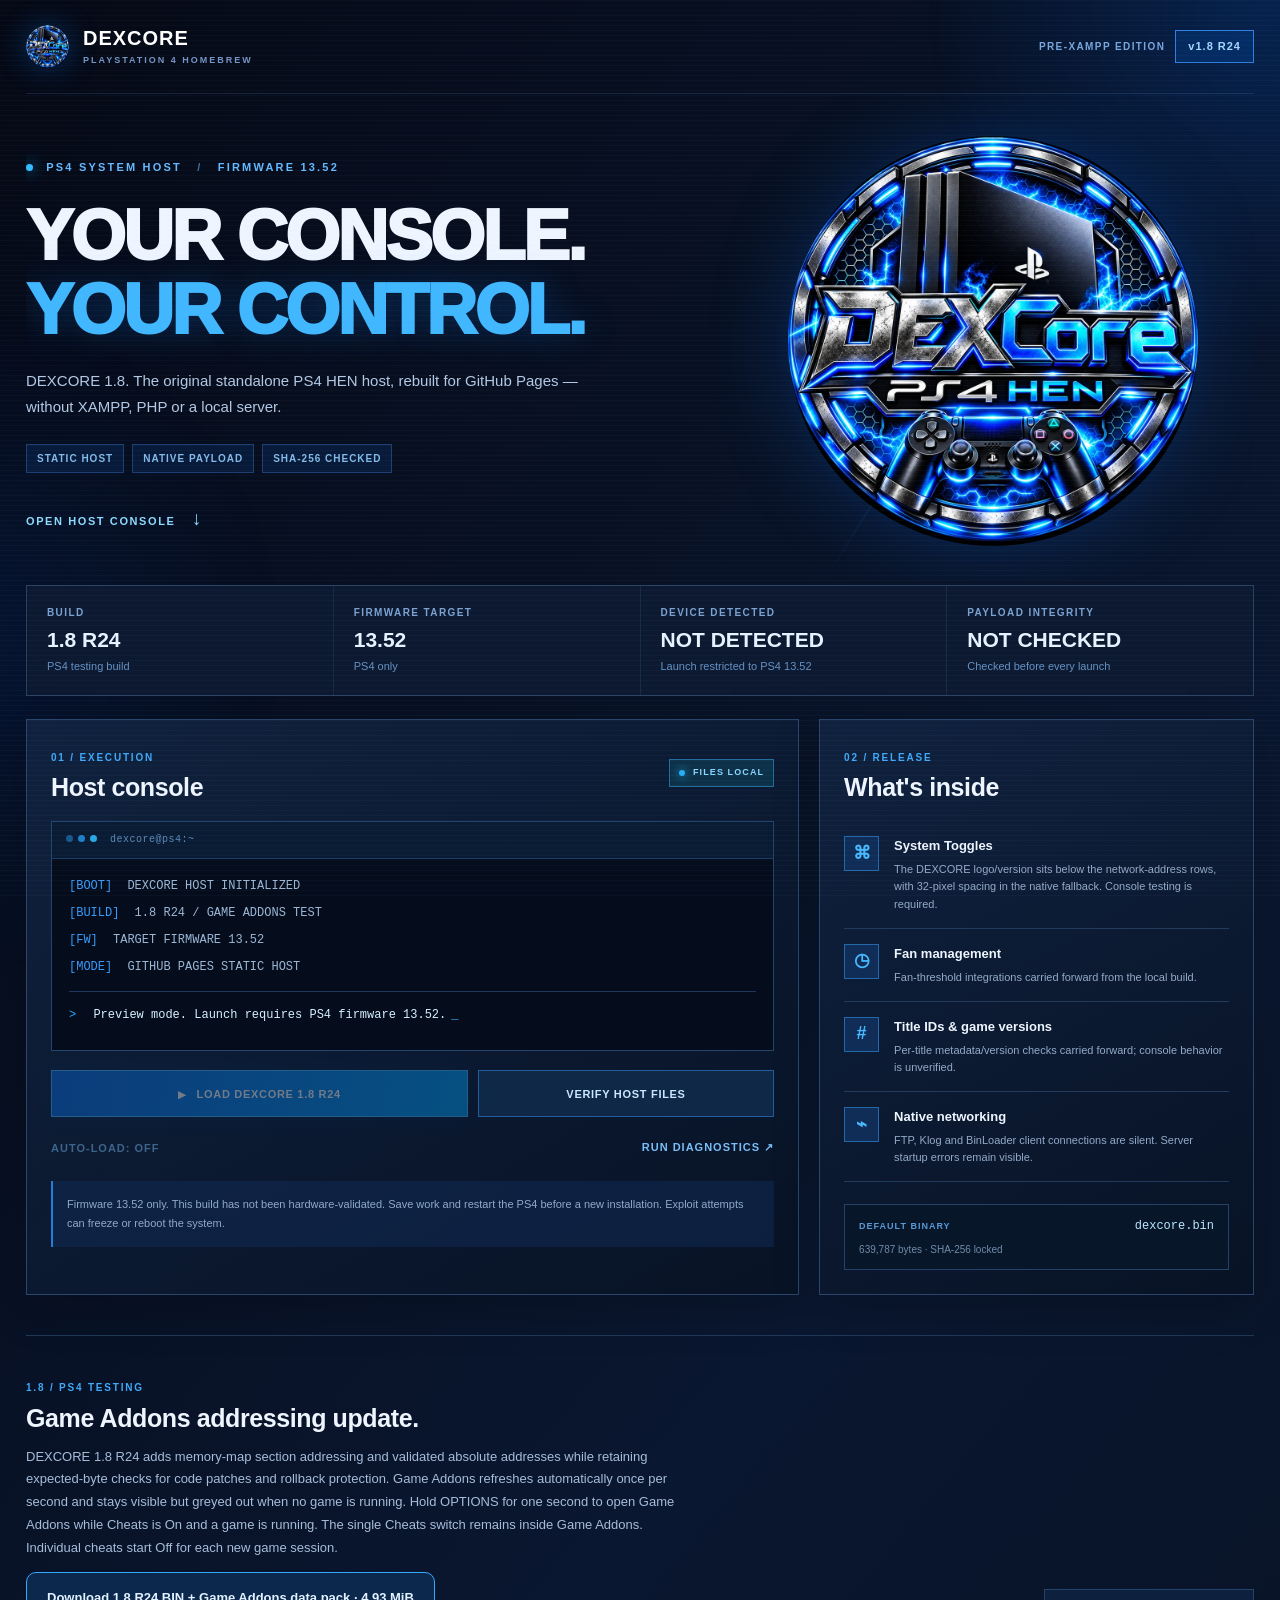
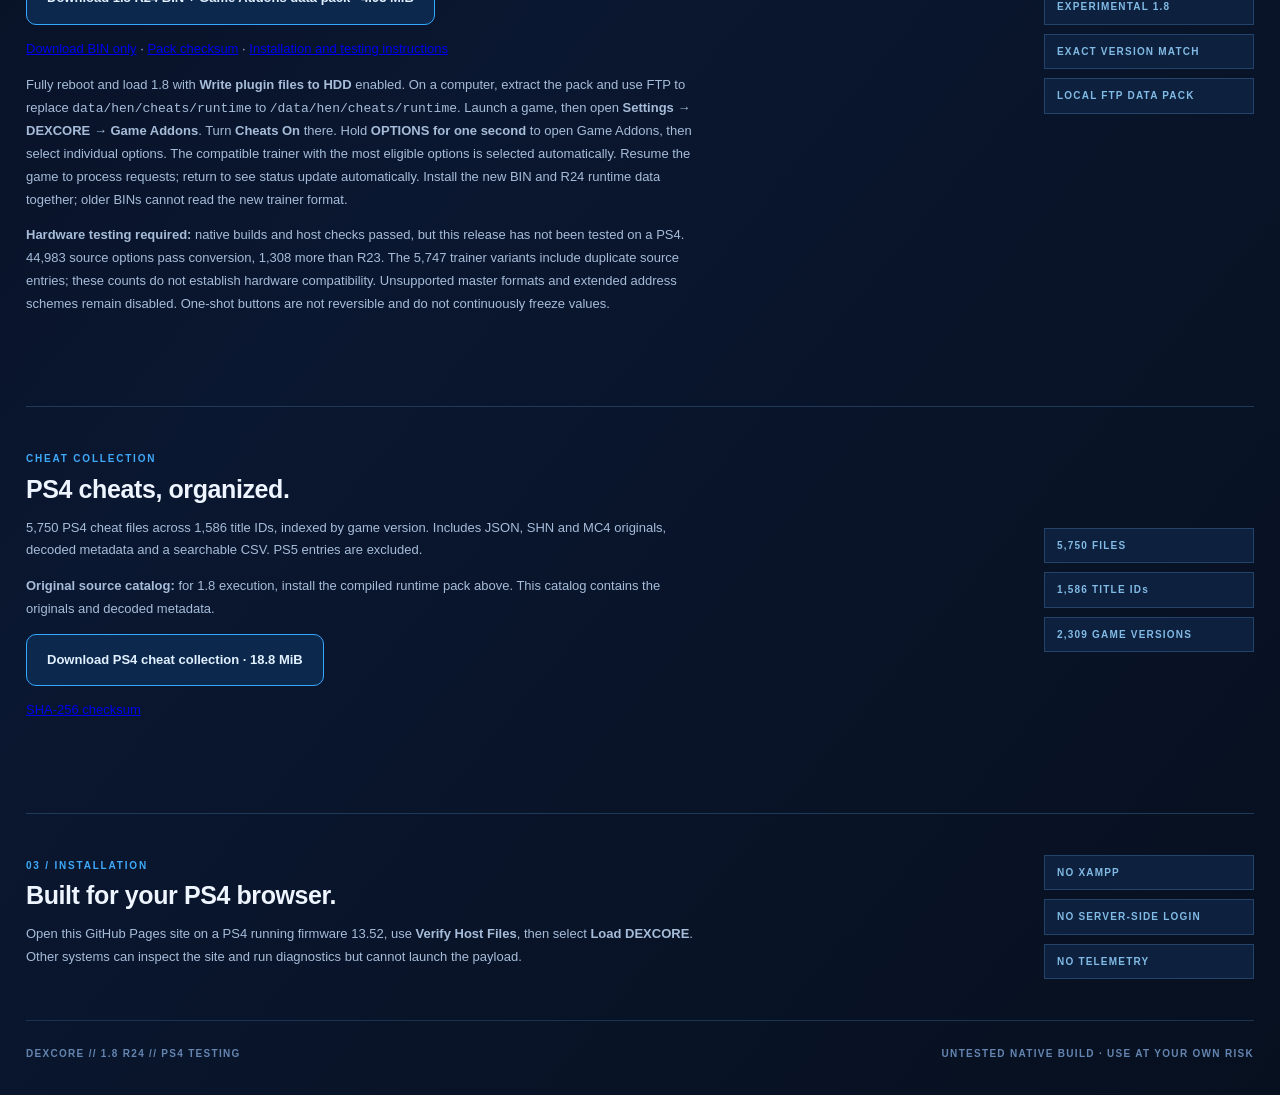
==== index.html @ c611f42f "Publish DEXCORE 1.8 R24 cheat addressing update Deploy the R24 PS4 testing BIN and matching runtime " ====
<!doctype html>
<html lang="en">
<head>
  <meta charset="utf-8">
  <meta name="viewport" content="width=device-width, initial-scale=1">
  <meta name="theme-color" content="#060c1c">
  <meta name="description" content="DEXCORE 1.8 pre-XAMPP PS4 13.52 HEN host. Static GitHub Pages edition with verified local payload files.">
  <title>DEXCORE 1.8 R24 | PS4 Testing</title>
  <link rel="icon" type="image/png" href="assets/hen_settings_icon.png?v=a32270886169">
  <link rel="stylesheet" href="style.css?v=cheats-11afc945a6fe">
</head>
<body>
<div class="orb orb-one" aria-hidden="true"></div><div class="orb orb-two" aria-hidden="true"></div>
<div class="scanlines" aria-hidden="true"></div>
<div class="app">
  <header class="topbar">
    <a class="brand" href="./" aria-label="DEXCORE home"><span class="brand-mark"><img src="assets/hen_settings_icon.png?v=a32270886169" alt="" width="43" height="43"></span><span class="brand-words">DEXCORE<small>PLAYSTATION 4 HOMEBREW</small></span></a>
    <div class="top-right"><span class="edition">PRE-XAMPP EDITION</span><span class="version-badge">v1.8 R24</span></div>
  </header>
  <main>
    <section class="hero" aria-labelledby="hero-title">
      <div class="hero-copy">
        <p class="eyebrow"><span class="pulse"></span> PS4 SYSTEM HOST <span class="slash">/</span> FIRMWARE 13.52</p>
        <h1 id="hero-title">YOUR CONSOLE.<br><span>YOUR CONTROL.</span></h1>
        <p class="hero-description">DEXCORE 1.8. The original standalone PS4 HEN host, rebuilt for GitHub Pages — without XAMPP, PHP or a local server.</p>
        <div class="hero-pills"><span>STATIC HOST</span><span>NATIVE PAYLOAD</span><span>SHA-256 CHECKED</span></div>
        <a class="hero-scroll" href="#control">OPEN HOST CONSOLE <span aria-hidden="true">↓</span></a>
      </div>
      <div class="hero-art"><div class="art-glow"></div><img src="assets/dexcore-logo.webp?v=02fefff21e3a" alt="Blue DEXCORE PS4 HEN emblem"></div>
    </section>
    <section class="system-grid" aria-label="System overview">
      <div class="mini-stat"><span class="mini-label">BUILD</span><strong>1.8 R24</strong><small>PS4 testing build</small></div>
      <div class="mini-stat"><span class="mini-label">FIRMWARE TARGET</span><strong>13.52</strong><small>PS4 only</small></div>
      <div class="mini-stat"><span class="mini-label">DEVICE DETECTED</span><strong id="detectedFirmware">Checking…</strong><small id="deviceCaption">Reading browser information</small></div>
      <div class="mini-stat"><span class="mini-label">PAYLOAD INTEGRITY</span><strong id="integrityState">NOT CHECKED</strong><small id="integrityCaption">Checked before every launch</small></div>
    </section>
    <section id="control" class="console-grid">
      <div class="control-panel panel">
        <div class="panel-heading"><div><span class="section-number">01 / EXECUTION</span><h2>Host console</h2></div><span class="status-pill"><i></i> FILES LOCAL</span></div>
        <div class="terminal" role="status" aria-live="polite">
          <div class="terminal-bar"><span class="terminal-dot"></span><span class="terminal-dot"></span><span class="terminal-dot"></span><span>dexcore@ps4:~</span></div>
          <div class="terminal-output">
            <p><em>[BOOT]</em> DEXCORE HOST INITIALIZED</p>
            <p><em>[BUILD]</em> 1.8 R24 / GAME ADDONS TEST</p>
            <p><em>[FW]</em> TARGET FIRMWARE 13.52</p>
            <p><em>[MODE]</em> GITHUB PAGES STATIC HOST</p>
            <p class="command"><span>&gt;</span> <b id="status">Detecting device…</b><span class="terminal-caret">_</span></p>
          </div>
        </div>
        <div class="host-actions"><button id="loadExploit" class="button button-primary" type="button" disabled><span class="icon-action">▶</span> LOAD DEXCORE 1.8 R24</button><button id="verifyFiles" class="button button-secondary" type="button">VERIFY HOST FILES</button></div>
        <div class="sub-actions"><button id="toggleAuto" class="text-button" type="button" disabled>AUTO-LOAD: OFF</button><a href="loader/diagnostics.html" class="text-link">RUN DIAGNOSTICS ↗</a></div>
        <p class="caution">Firmware 13.52 only. This build has not been hardware-validated. Save work and restart the PS4 before a new installation. Exploit attempts can freeze or reboot the system.</p>
      </div>
      <aside class="details-panel panel">
        <div class="panel-heading"><div><span class="section-number">02 / RELEASE</span><h2>What's inside</h2></div></div>
        <div class="feature"><span class="feature-icon">⌘</span><div><h3>System Toggles</h3><p>The DEXCORE logo/version sits below the network-address rows, with 32-pixel spacing in the native fallback. Console testing is required.</p></div></div>
        <div class="feature"><span class="feature-icon">◷</span><div><h3>Fan management</h3><p>Fan-threshold integrations carried forward from the local build.</p></div></div>
        <div class="feature"><span class="feature-icon">#</span><div><h3>Title IDs &amp; game versions</h3><p>Per-title metadata/version checks carried forward; console behavior is unverified.</p></div></div>
        <div class="feature"><span class="feature-icon">⌁</span><div><h3>Native networking</h3><p>FTP, Klog and BinLoader client connections are silent. Server startup errors remain visible.</p></div></div>
        <div class="release-foot"><span>DEFAULT BINARY</span><code>dexcore.bin</code><small>639,787 bytes · SHA-256 locked</small></div>
      </aside>
    </section>
    <section class="notes-section" id="v18-testing"><div><span class="section-number">1.8 / PS4 TESTING</span><h2>Game Addons addressing update.</h2><p>DEXCORE 1.8 R24 adds memory-map section addressing and validated absolute addresses while retaining expected-byte checks for code patches and rollback protection. Game Addons refreshes automatically once per second and stays visible but greyed out when no game is running. Hold OPTIONS for one second to open Game Addons while Cheats is On and a game is running. The single Cheats switch remains inside Game Addons. Individual cheats start Off for each new game session.</p><p><a class="cheat-download" href="downloads/DEXCORE-1.8-R24-Game-Addons.zip?v=bd83164904d0" download>Download 1.8 R24 BIN + Game Addons data pack · 4.93 MiB</a></p><p><a href="loader/dexcore.bin?v=1.8-r24-783801de1882" download="DEXCORE-1.8-R24-PS4-13.52.bin">Download BIN only</a> · <a href="downloads/DEXCORE-1.8-R24-Game-Addons.sha256">Pack checksum</a> · <a href="downloads/DEXCORE-1.8-R24-TESTING.txt">Installation and testing instructions</a></p><p>Fully reboot and load 1.8 with <strong>Write plugin files to HDD</strong> enabled. On a computer, extract the pack and use FTP to replace <code>data/hen/cheats/runtime</code> to <code>/data/hen/cheats/runtime</code>. Launch a game, then open <strong>Settings → DEXCORE → Game Addons</strong>. Turn <strong>Cheats On</strong> there. Hold <strong>OPTIONS for one second</strong> to open Game Addons, then select individual options. The compatible trainer with the most eligible options is selected automatically. Resume the game to process requests; return to see status update automatically. Install the new BIN and R24 runtime data together; older BINs cannot read the new trainer format.</p><p><strong>Hardware testing required:</strong> native builds and host checks passed, but this release has not been tested on a PS4. 44,983 source options pass conversion, 1,308 more than R23. The 5,747 trainer variants include duplicate source entries; these counts do not establish hardware compatibility. Unsupported master formats and extended address schemes remain disabled. One-shot buttons are not reversible and do not continuously freeze values.</p></div><div class="notes-aside"><span>EXPERIMENTAL 1.8</span><span>EXACT VERSION MATCH</span><span>LOCAL FTP DATA PACK</span></div></section>
    <section class="notes-section" id="cheat-collection"><div><span class="section-number">CHEAT COLLECTION</span><h2>PS4 cheats, organized.</h2><p>5,750 PS4 cheat files across 1,586 title IDs, indexed by game version. Includes JSON, SHN and MC4 originals, decoded metadata and a searchable CSV. PS5 entries are excluded.</p><p><strong>Original source catalog:</strong> for 1.8 execution, install the compiled runtime pack above. This catalog contains the originals and decoded metadata.</p><p><a class="cheat-download" id="cheats-download" href="#cheat-collection" role="button">Download PS4 cheat collection · 18.8 MiB</a></p><p id="cheats-download-status" role="status" aria-live="polite"></p><p><a href="downloads/DEXCORE-PS4-Cheat-Catalog.sha256">SHA-256 checksum</a></p></div><div class="notes-aside"><span>5,750 FILES</span><span>1,586 TITLE IDs</span><span>2,309 GAME VERSIONS</span></div></section>
    <section class="notes-section"><div><span class="section-number">03 / INSTALLATION</span><h2>Built for your PS4 browser.</h2><p>Open this GitHub Pages site on a PS4 running firmware 13.52, use <strong>Verify Host Files</strong>, then select <strong>Load DEXCORE</strong>. Other systems can inspect the site and run diagnostics but cannot launch the payload.</p></div><div class="notes-aside"><span>NO XAMPP</span><span>NO SERVER-SIDE LOGIN</span><span>NO TELEMETRY</span></div></section>
  </main>
  <footer><span>DEXCORE // 1.8 R24 // PS4 TESTING</span><span>UNTESTED NATIVE BUILD · USE AT YOUR OWN RISK</span></footer>
</div>
<script src="device.js?v=1.8-r24-783801de1882"></script>
<script src="sha256.js?v=1.8-r24-783801de1882"></script>
<script src="payloads.js?v=1.8-r24-783801de1882"></script>
<script src="app.js?v=1.8-r24-783801de1882"></script>
<script src="cheats-download.js?v=11afc945a6fe"></script>
</body></html>
---- style.css ----
/* DEXCORE 1.2BETA standalone PS4-browser-compatible theme */
:root{--bg:#060b16;--surface:#0d1930;--surface-deep:#080f1f;--line:#294061;--ink:#eef5ff;--muted:#8da6c8;--blue:#0878ff;--cyan:#38baff;--pale:#bce5ff}
*{box-sizing:border-box}html{scroll-behavior:smooth}body{margin:0;background:linear-gradient(130deg,#050915,#0a1730 54%,#07101f);color:var(--ink);font:15px/1.55 'Segoe UI',Arial,Helvetica,sans-serif;min-height:100vh}button,a{-webkit-tap-highlight-color:transparent}button{font-family:inherit}.orb{position:fixed;z-index:0;border-radius:50%;pointer-events:none;filter:blur(1px)}.orb-one{width:58vw;height:58vw;right:-28vw;top:-28vw;background:radial-gradient(circle,rgba(0,110,255,.18),transparent 65%)}.orb-two{width:58vw;height:58vw;left:-33vw;top:30vh;background:radial-gradient(circle,rgba(1,74,199,.13),transparent 64%)}.scanlines{position:fixed;inset:0;z-index:7;opacity:.06;pointer-events:none;background:repeating-linear-gradient(0deg,transparent 0px,transparent 4px,#b3d8ff 5px)}.app{position:relative;z-index:1;width:calc(100% - 52px);max-width:1250px;margin:auto}.topbar{height:94px;display:flex;align-items:center;justify-content:space-between;gap:20px;border-bottom:1px solid rgba(103,154,224,.18)}.brand{display:flex;gap:14px;align-items:center;text-decoration:none;color:#fff}.brand-mark{width:43px;height:43px;display:flex;align-items:center;justify-content:center;background:linear-gradient(145deg,#0057bb,#00adff);box-shadow:0 0 30px rgba(0,130,255,.3);clip-path:polygon(0 0,82% 0,100% 20%,100% 100%,0 100%);font-weight:900;font-size:28px;line-height:1}.brand-mark span{font-size:11px;align-self:flex-end;margin-bottom:7px}.brand-words{font-size:20px;font-weight:900;letter-spacing:1px;line-height:1.18}.brand-words small{display:block;font-size:9px;font-weight:700;letter-spacing:2px;color:#7495c5;margin-top:5px}.top-right{display:flex;gap:10px;align-items:center}.edition{font-size:10px;font-weight:800;letter-spacing:1.4px;color:#78a6dd}.version-badge{border:1px solid #2f7ee0;background:rgba(3,95,216,.2);padding:7px 12px;color:#a4d9ff;font-size:11px;font-weight:800;letter-spacing:1px}.hero{display:grid;grid-template-columns:1.15fr .85fr;min-height:436px;align-items:center;position:relative;overflow:hidden;padding:42px 0 34px}.hero:before{content:"";position:absolute;right:25%;top:10%;width:2px;height:100%;background:linear-gradient(transparent,rgba(41,134,247,.2),transparent);transform:rotate(32deg)}.hero-copy{position:relative;z-index:2}.eyebrow{font-size:11px;font-weight:800;letter-spacing:2.2px;color:#65b9ff}.pulse{display:inline-block;width:7px;height:7px;border-radius:50%;background:#34bdff;box-shadow:0 0 14px #00a6ff;margin-right:8px}.slash{color:#426ea6;padding:0 10px}h1{font-size:clamp(44px,5.5vw,76px);letter-spacing:-2.5px;line-height:1.05;margin:23px 0 21px;font-weight:950}h1 span{color:#40b7ff;text-shadow:0 0 36px rgba(22,138,255,.27)}.hero-description{font-size:15px;max-width:560px;color:#b3c8e4;line-height:1.75;margin:0 0 23px}.hero-pills{display:flex;flex-wrap:wrap;gap:8px}.hero-pills span{border:1px solid rgba(67,131,218,.36);background:rgba(11,35,75,.6);font-size:10px;letter-spacing:1px;color:#83bae8;font-weight:800;padding:6px 10px}.hero-scroll{display:inline-block;margin-top:31px;color:#8edaff;font-size:11px;font-weight:800;letter-spacing:1.6px;text-decoration:none}.hero-scroll:hover{color:#fff}.hero-scroll span{font-size:19px;padding-left:12px}.hero-art{position:relative;display:flex;align-items:center;justify-content:center;min-height:340px}.art-glow{position:absolute;width:88%;aspect-ratio:1;border-radius:50%;background:radial-gradient(circle,rgba(3,118,255,.28),rgba(0,90,255,.08) 38%,transparent 71%)}.hero-art img{position:relative;max-width:100%;max-height:410px;object-fit:contain;filter:drop-shadow(0 0 40px rgba(0,120,255,.2))}.system-grid{display:grid;grid-template-columns:repeat(4,minmax(0,1fr));gap:1px;background:rgba(62,107,168,.28);border:1px solid #29415f;margin:5px 0 23px}.mini-stat{min-height:105px;padding:19px 20px;background:#0c1930}.mini-label{display:block;color:#7ba2d1;font-size:10px;letter-spacing:1.4px;font-weight:800}.mini-stat strong{display:block;font-size:21px;color:#e6f2ff;font-weight:850;margin-top:5px;line-height:1.3;overflow-wrap:anywhere}.mini-stat small{font-size:11px;color:#6592c4}.console-grid{display:grid;grid-template-columns:minmax(0,1.28fr) minmax(0,.72fr);gap:20px}.panel{border:1px solid #2a466d;background:linear-gradient(150deg,rgba(16,34,63,.98),rgba(8,19,37,.97));box-shadow:0 12px 45px rgba(0,0,0,.2)}.control-panel{padding:24px}.details-panel{padding:24px}.panel-heading{display:flex;align-items:center;justify-content:space-between;margin-bottom:19px;gap:12px}.section-number{font-size:10px;letter-spacing:1.8px;font-weight:850;color:#3fa9fa}.panel-heading h2,.notes-section h2{font-size:25px;line-height:1.2;margin:5px 0 0;letter-spacing:-.4px}.status-pill{display:inline-flex;align-items:center;gap:8px;border:1px solid #236c9b;background:#0d3149;padding:6px 9px;color:#8bd6ff;font-size:9px;font-weight:900;letter-spacing:1.1px}.status-pill i{width:6px;height:6px;background:#26aef9;border-radius:50%;box-shadow:0 0 10px #24baff}.terminal{border:1px solid #23446d;background:#050d1c;min-height:230px;font:12px/1.75 'Courier New',Consolas,monospace}.terminal-bar{background:#0a1b34;border-bottom:1px solid #1b3d66;padding:9px 14px;color:#5e8ab9;font-size:10px;letter-spacing:.5px}.terminal-dot{display:inline-block;width:7px;height:7px;background:#19588c;border-radius:50%;margin-right:5px}.terminal-dot:nth-child(2){background:#1e80c8}.terminal-dot:nth-child(3){background:#2ba8e3;margin-right:13px}.terminal-output{padding:17px}.terminal p{margin:0 0 6px;color:#9cb7d6}.terminal em{font-style:normal;color:#379cfb;margin-right:8px}.terminal .command{border-top:1px solid #1c3759;padding-top:13px;margin-top:13px;color:#d6f0ff}.command>span:first-child{color:#2ca9ff;margin-right:10px}.terminal .command b{font-weight:normal;overflow-wrap:anywhere}.terminal-caret{display:inline-block;margin-left:5px;color:#42b4ff;animation:blink 1.1s step-end infinite}.host-actions{display:flex;gap:10px;margin-top:19px}.button{border:1px solid #235d9e;background:#0f2848;color:#cae7ff;font-weight:900;letter-spacing:.7px;font-size:11px;padding:15px 13px;cursor:pointer;flex:1;text-align:center;min-height:47px}.button-primary{flex:1.45;background:linear-gradient(110deg,#0969de,#009ff6);border-color:#49baff;color:#fff;box-shadow:0 0 27px rgba(0,118,255,.13)}.button:hover:not(:disabled){background:#184f88}.button-primary:hover:not(:disabled){background:#138aff}.button:disabled{opacity:.42;cursor:not-allowed}.icon-action{font-size:10px;margin-right:6px}.sub-actions{display:flex;align-items:center;justify-content:space-between;gap:12px;margin-top:17px}.text-button,.text-link{background:none;border:0;padding:5px 0;color:#78bff7;font-weight:850;text-decoration:none;cursor:pointer;letter-spacing:1px;font-size:11px}.text-button:disabled{opacity:.45;cursor:not-allowed}.text-button:hover:not(:disabled),.text-link:hover{color:#fff}.caution{padding:14px 14px;border-left:2px solid #247dda;background:rgba(17,42,83,.57);font-size:11px;line-height:1.7;color:#90aacb;margin:20px 0 0}.feature{display:flex;gap:15px;align-items:flex-start;border-bottom:1px solid #233b5a;padding:15px 0}.feature-icon{display:flex;align-items:center;justify-content:center;flex:0 0 35px;width:35px;height:35px;border:1px solid #2468ab;background:#102d57;color:#49baff;font-weight:900;font-size:18px}.feature h3{font-size:13px;margin:0 0 5px}.feature p{color:#93aac8;font-size:11px;line-height:1.55;margin:0}.release-foot{background:#081629;border:1px solid #254168;padding:12px 14px;margin-top:22px;display:flex;align-items:center;justify-content:space-between;gap:6px;flex-wrap:wrap}.release-foot span{font-size:9px;color:#5999d6;font-weight:900;letter-spacing:1px}.release-foot code{color:#bde7ff;font-size:12px}.release-foot small{display:block;flex-basis:100%;color:#718ba9;font-size:10px}.notes-section{display:flex;gap:35px;align-items:center;justify-content:space-between;border-top:1px solid #1f3958;padding:38px 0;margin-top:40px}.notes-section>div:first-child{max-width:670px}.notes-section p{color:#a6bcd9;font-size:13px;line-height:1.75}.notes-aside{display:grid;gap:9px;min-width:210px}.notes-aside span{border:1px solid #23436b;background:#0d213e;font-size:10px;letter-spacing:1.2px;color:#81bae5;padding:9px 12px;font-weight:800}footer{border-top:1px solid #1b3353;display:flex;justify-content:space-between;gap:20px;padding:25px 0 35px;color:#6485b1;font-size:10px;letter-spacing:1.3px;font-weight:700}@keyframes blink{50%{opacity:0}}@media(max-width:950px){.console-grid{grid-template-columns:1fr}.details-panel{display:grid;grid-template-columns:1fr 1fr;gap:0 24px}.details-panel .panel-heading,.details-panel .release-foot{grid-column:1/-1}.hero{grid-template-columns:1.1fr .9fr}h1{font-size:48px}}@media(max-width:740px){.app{width:calc(100% - 30px)}.topbar{height:80px}.edition{display:none}.hero{display:flex;flex-direction:column-reverse;align-items:stretch;padding:12px 0 30px}.hero-art{min-height:0;height:260px}.hero-art img{height:255px}.hero-copy{padding-top:15px}h1{font-size:44px}.system-grid{grid-template-columns:1fr 1fr}.notes-section{display:block}.notes-aside{display:flex;flex-wrap:wrap;margin-top:18px;min-width:0}footer{display:block}footer span{display:block;margin-bottom:8px}}@media(max-width:500px){.brand-words{font-size:16px}.brand-words small{letter-spacing:1px;font-size:8px}.hero-art{height:220px}.hero-art img{height:220px}h1{font-size:37px}.hero-description{font-size:14px}.mini-stat{padding:13px 11px}.mini-stat strong{font-size:17px}.control-panel,.details-panel{padding:17px}.details-panel{display:block}.host-actions{display:block}.button{width:100%;margin-bottom:10px}.terminal{font-size:11px}.terminal-output{padding:13px}.notes-aside{display:grid}}@media(prefers-reduced-motion:reduce){html{scroll-behavior:auto}.terminal-caret{animation:none}}

/* Uploaded DEXCORE emblem */
.brand-mark{background:none;clip-path:none;border-radius:50%;overflow:hidden}
.brand-mark img{display:block;width:100%;height:100%;object-fit:contain}
.hero-art img{border-radius:50%}

.cheat-download{display:inline-block;padding:14px 20px;border:1px solid #35a9ff;border-radius:10px;background:#0c284d;color:#e1f1ff;text-decoration:none;font-weight:700}.cheat-download:hover,.cheat-download:focus{background:#164477;outline:2px solid #8bd6ff;outline-offset:3px}
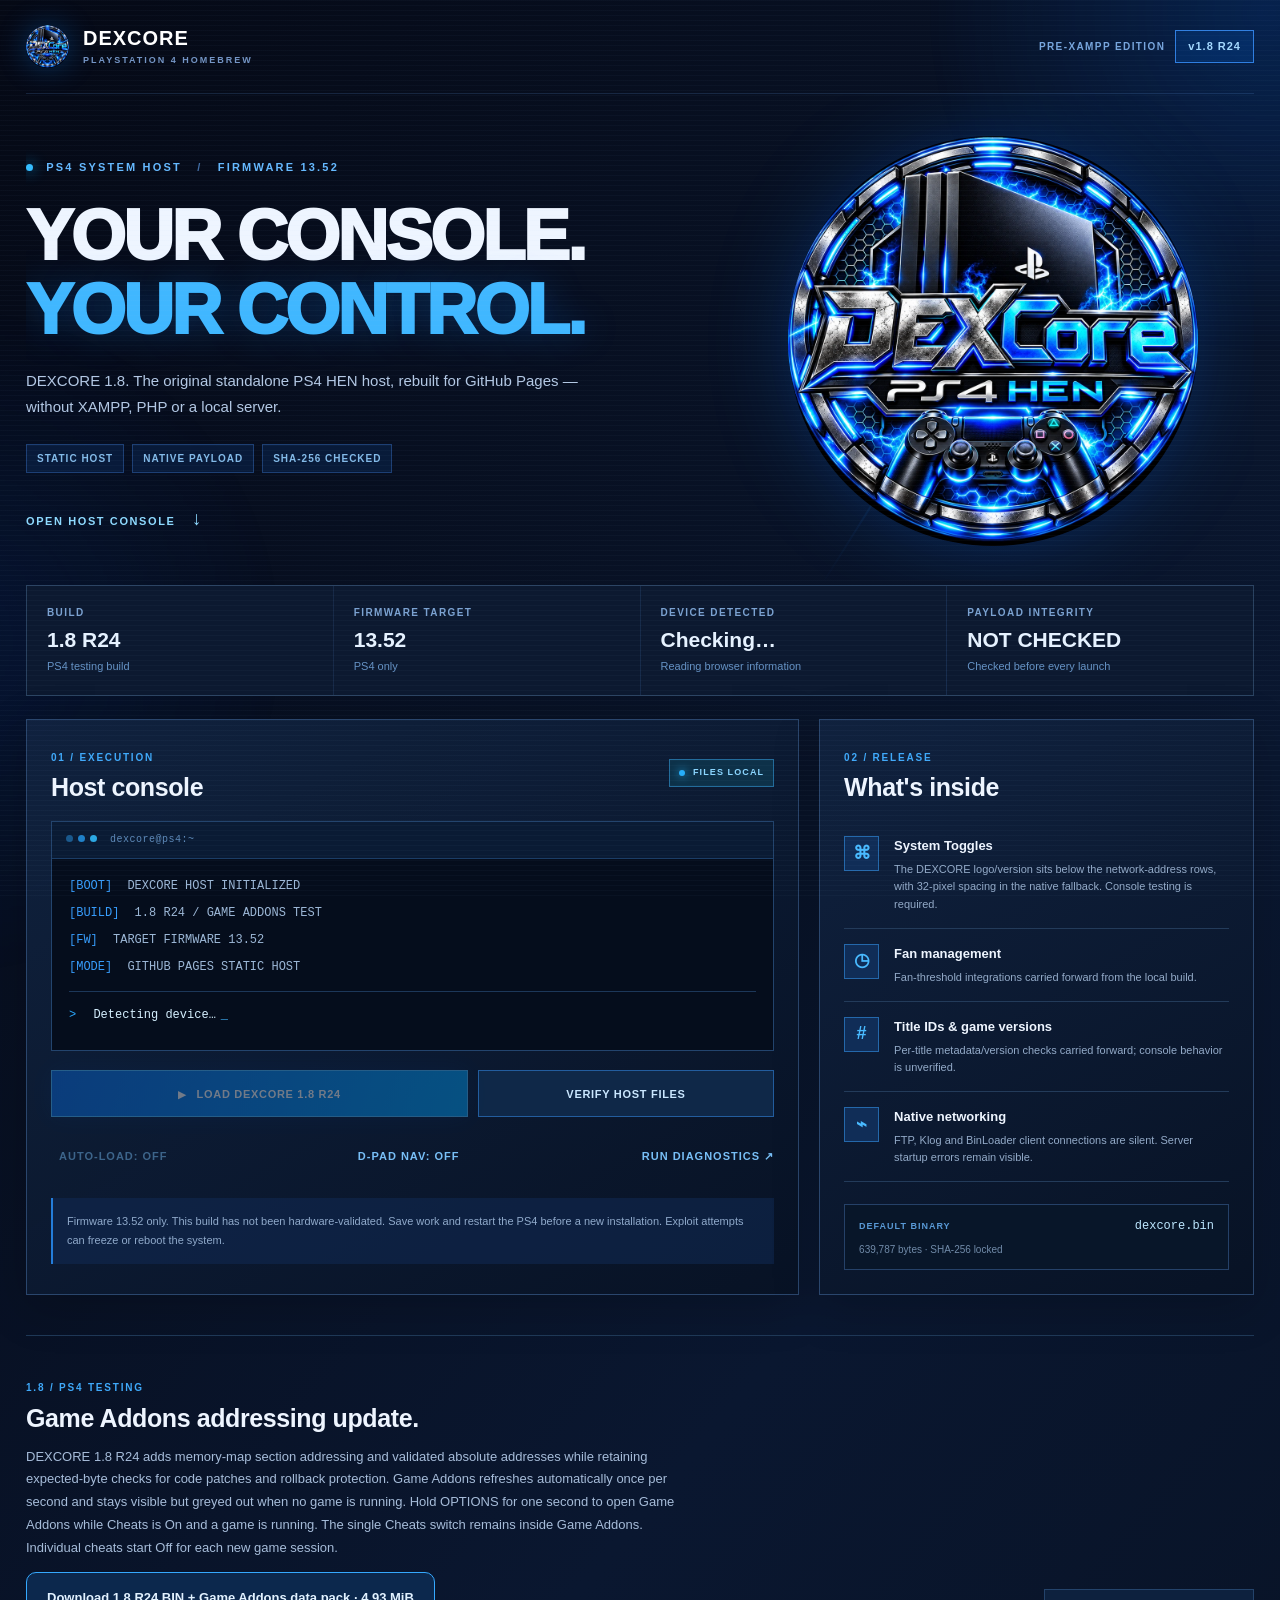
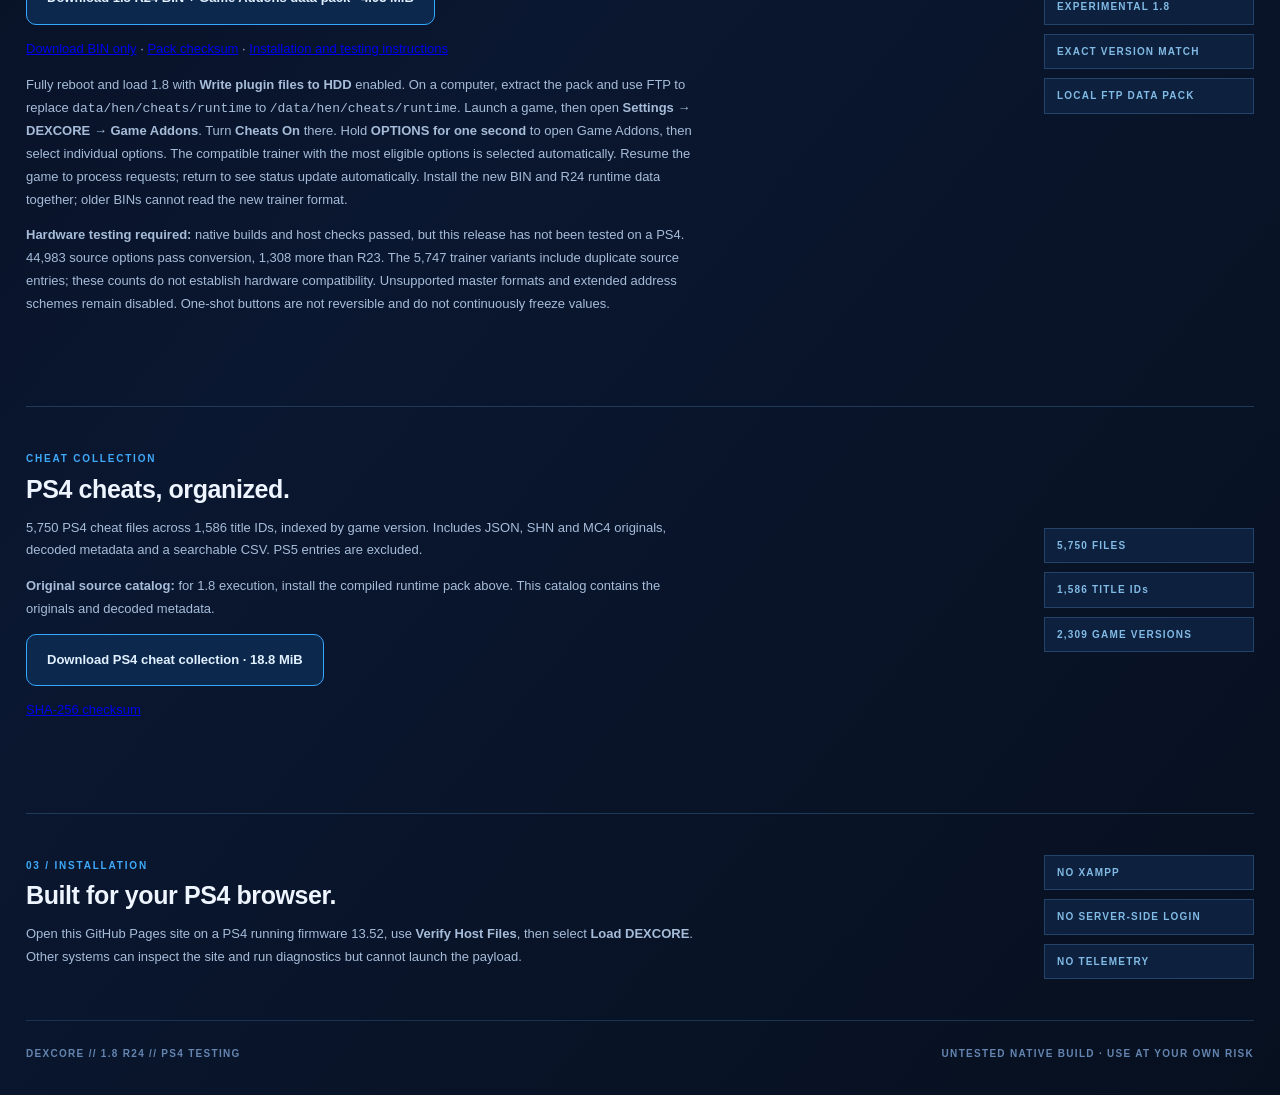
==== commit 54061f12: "Improve PS4 browser compatibility and optional D-pad navigation (index.html)" ====
--- a/index.html
+++ b/index.html
@@ -7,7 +7,7 @@
   <meta name="description" content="DEXCORE 1.8 pre-XAMPP PS4 13.52 HEN host. Static GitHub Pages edition with verified local payload files.">
   <title>DEXCORE 1.8 R24 | PS4 Testing</title>
   <link rel="icon" type="image/png" href="assets/hen_settings_icon.png?v=a32270886169">
-  <link rel="stylesheet" href="style.css?v=cheats-11afc945a6fe">
+  <link rel="stylesheet" href="style.css?v=ps4-browser-r24-1">
 </head>
 <body>
 <div class="orb orb-one" aria-hidden="true"></div><div class="orb orb-two" aria-hidden="true"></div>
@@ -48,7 +48,7 @@
           </div>
         </div>
         <div class="host-actions"><button id="loadExploit" class="button button-primary" type="button" disabled><span class="icon-action">▶</span> LOAD DEXCORE 1.8 R24</button><button id="verifyFiles" class="button button-secondary" type="button">VERIFY HOST FILES</button></div>
-        <div class="sub-actions"><button id="toggleAuto" class="text-button" type="button" disabled>AUTO-LOAD: OFF</button><a href="loader/diagnostics.html" class="text-link">RUN DIAGNOSTICS ↗</a></div>
+        <div class="sub-actions"><button id="toggleAuto" class="text-button" type="button" disabled>AUTO-LOAD: OFF</button><button id="navigationMode" class="text-button" type="button" aria-pressed="false" title="Optional directional focus navigation">D-PAD NAV: OFF</button><a href="loader/diagnostics.html" class="text-link">RUN DIAGNOSTICS ↗</a></div>
         <p class="caution">Firmware 13.52 only. This build has not been hardware-validated. Save work and restart the PS4 before a new installation. Exploit attempts can freeze or reboot the system.</p>
       </div>
       <aside class="details-panel panel">
@@ -69,6 +69,6 @@
 <script src="device.js?v=1.8-r24-783801de1882"></script>
 <script src="sha256.js?v=1.8-r24-783801de1882"></script>
 <script src="payloads.js?v=1.8-r24-783801de1882"></script>
-<script src="app.js?v=1.8-r24-783801de1882"></script>
+<script src="app.js?v=ps4-browser-r24-1"></script>
 <script src="cheats-download.js?v=11afc945a6fe"></script>
 </body></html>
--- a/style.css
+++ b/style.css
@@ -8,3 +8,19 @@
 .hero-art img{border-radius:50%}
 
 .cheat-download{display:inline-block;padding:14px 20px;border:1px solid #35a9ff;border-radius:10px;background:#0c284d;color:#e1f1ff;text-decoration:none;font-weight:700}.cheat-download:hover,.cheat-download:focus{background:#164477;outline:2px solid #8bd6ff;outline-offset:3px}
+
+/* R24 PS4 browser and controller accessibility patch. Cursor remains default. */
+button:focus,a:focus,button:focus-visible,a:focus-visible{outline:3px solid #aee6ff;outline-offset:4px;box-shadow:0 0 0 2px #07365f}
+.text-button{min-height:44px;padding:10px 8px}.sub-actions{flex-wrap:wrap}.sub-actions a{display:inline-flex;align-items:center;min-height:44px}
+.ps4-browser .scanlines,.ps4-browser .orb,.ps4-browser .art-glow{display:none}
+.ps4-browser .hero-art img{filter:none}.ps4-browser .panel{box-shadow:none}.ps4-browser .terminal-caret{animation:none}
+.ps4-browser html{scroll-behavior:auto}
+.ps4-browser .system-grid{display:flex;flex-wrap:wrap;background:transparent;gap:0}
+.ps4-browser .mini-stat{width:25%;border:1px solid #29415f}
+.ps4-browser .console-grid{display:flex;align-items:stretch;flex-wrap:wrap}
+.ps4-browser .control-panel{flex:1 1 55%;min-width:300px}.ps4-browser .details-panel{flex:1 1 30%;min-width:250px}
+.ps4-browser .hero{display:flex;align-items:center;justify-content:space-between}
+.ps4-browser .hero-copy{flex:1 1 55%}.ps4-browser .hero-art{flex:1 1 35%}
+.ps4-browser h1{font-size:60px}
+@media(max-width:740px){.ps4-browser .hero{display:block}.ps4-browser .hero-art{height:210px}.ps4-browser .hero-art img{max-height:210px}.ps4-browser .mini-stat{width:50%}.ps4-browser h1{font-size:40px}}
+@media(max-width:500px){.ps4-browser .control-panel,.ps4-browser .details-panel{min-width:0;width:100%}.sub-actions{justify-content:flex-start;gap:12px}}
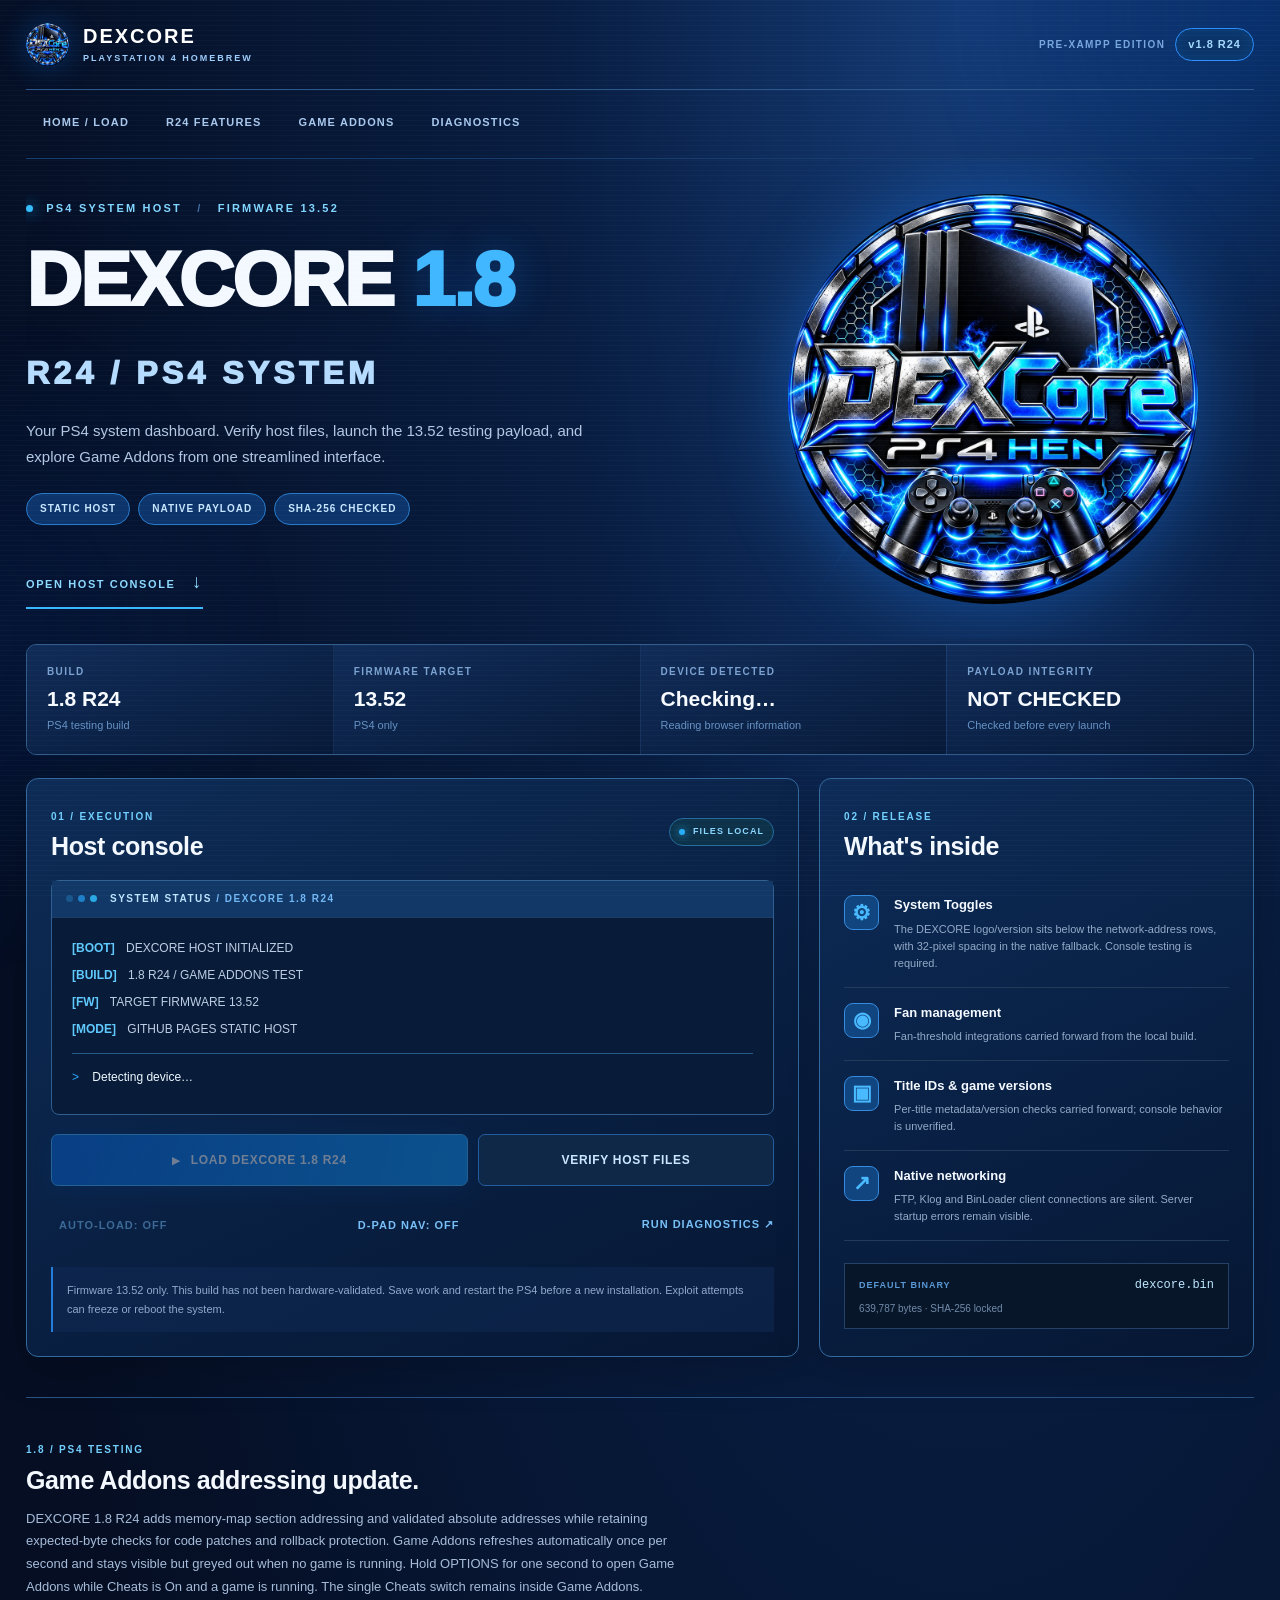
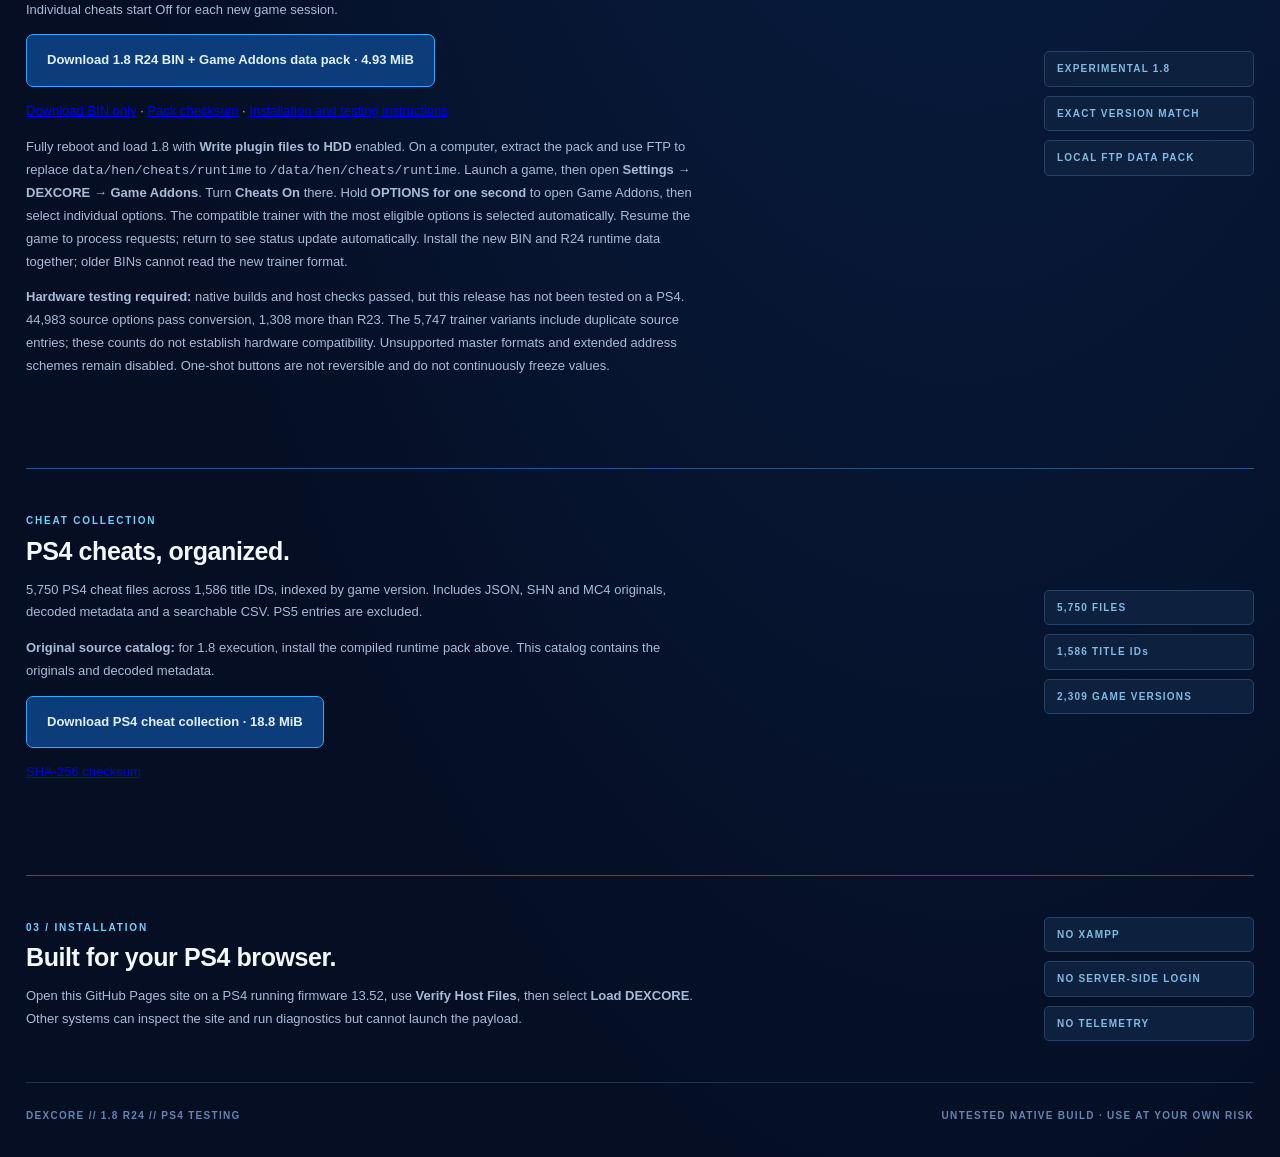
==== commit 587c130c: "Refresh DEXCORE R24 electric-blue PS4 website UI (index.html)" ====
--- a/index.html
+++ b/index.html
@@ -3,11 +3,11 @@
 <head>
   <meta charset="utf-8">
   <meta name="viewport" content="width=device-width, initial-scale=1">
-  <meta name="theme-color" content="#060c1c">
+  <meta name="theme-color" content="#071c43">
   <meta name="description" content="DEXCORE 1.8 pre-XAMPP PS4 13.52 HEN host. Static GitHub Pages edition with verified local payload files.">
   <title>DEXCORE 1.8 R24 | PS4 Testing</title>
   <link rel="icon" type="image/png" href="assets/hen_settings_icon.png?v=a32270886169">
-  <link rel="stylesheet" href="style.css?v=ps4-browser-r24-1">
+  <link rel="stylesheet" href="style.css?v=r24-electric-2">
 </head>
 <body>
 <div class="orb orb-one" aria-hidden="true"></div><div class="orb orb-two" aria-hidden="true"></div>
@@ -17,12 +17,13 @@
     <a class="brand" href="./" aria-label="DEXCORE home"><span class="brand-mark"><img src="assets/hen_settings_icon.png?v=a32270886169" alt="" width="43" height="43"></span><span class="brand-words">DEXCORE<small>PLAYSTATION 4 HOMEBREW</small></span></a>
     <div class="top-right"><span class="edition">PRE-XAMPP EDITION</span><span class="version-badge">v1.8 R24</span></div>
   </header>
+  <nav class="quick-nav" aria-label="DEXCORE sections"><a href="#control">HOME / LOAD</a><a href="#v18-testing">R24 FEATURES</a><a href="#cheat-collection">GAME ADDONS</a><a href="loader/diagnostics.html">DIAGNOSTICS</a></nav>
   <main>
     <section class="hero" aria-labelledby="hero-title">
       <div class="hero-copy">
         <p class="eyebrow"><span class="pulse"></span> PS4 SYSTEM HOST <span class="slash">/</span> FIRMWARE 13.52</p>
-        <h1 id="hero-title">YOUR CONSOLE.<br><span>YOUR CONTROL.</span></h1>
-        <p class="hero-description">DEXCORE 1.8. The original standalone PS4 HEN host, rebuilt for GitHub Pages — without XAMPP, PHP or a local server.</p>
+        <h1 id="hero-title">DEXCORE <span>1.8</span><br><span class="hero-revision">R24 / PS4 SYSTEM</span></h1>
+        <p class="hero-description">Your PS4 system dashboard. Verify host files, launch the 13.52 testing payload, and explore Game Addons from one streamlined interface.</p>
         <div class="hero-pills"><span>STATIC HOST</span><span>NATIVE PAYLOAD</span><span>SHA-256 CHECKED</span></div>
         <a class="hero-scroll" href="#control">OPEN HOST CONSOLE <span aria-hidden="true">↓</span></a>
       </div>
@@ -38,7 +39,7 @@
       <div class="control-panel panel">
         <div class="panel-heading"><div><span class="section-number">01 / EXECUTION</span><h2>Host console</h2></div><span class="status-pill"><i></i> FILES LOCAL</span></div>
         <div class="terminal" role="status" aria-live="polite">
-          <div class="terminal-bar"><span class="terminal-dot"></span><span class="terminal-dot"></span><span class="terminal-dot"></span><span>dexcore@ps4:~</span></div>
+          <div class="terminal-bar"><span class="terminal-dot"></span><span class="terminal-dot"></span><span class="terminal-dot"></span><span>SYSTEM STATUS <span class="status-version">/ DEXCORE 1.8 R24</span></span></div>
           <div class="terminal-output">
             <p><em>[BOOT]</em> DEXCORE HOST INITIALIZED</p>
             <p><em>[BUILD]</em> 1.8 R24 / GAME ADDONS TEST</p>
@@ -53,10 +54,10 @@
       </div>
       <aside class="details-panel panel">
         <div class="panel-heading"><div><span class="section-number">02 / RELEASE</span><h2>What's inside</h2></div></div>
-        <div class="feature"><span class="feature-icon">⌘</span><div><h3>System Toggles</h3><p>The DEXCORE logo/version sits below the network-address rows, with 32-pixel spacing in the native fallback. Console testing is required.</p></div></div>
-        <div class="feature"><span class="feature-icon">◷</span><div><h3>Fan management</h3><p>Fan-threshold integrations carried forward from the local build.</p></div></div>
-        <div class="feature"><span class="feature-icon">#</span><div><h3>Title IDs &amp; game versions</h3><p>Per-title metadata/version checks carried forward; console behavior is unverified.</p></div></div>
-        <div class="feature"><span class="feature-icon">⌁</span><div><h3>Native networking</h3><p>FTP, Klog and BinLoader client connections are silent. Server startup errors remain visible.</p></div></div>
+        <div class="feature"><span class="feature-icon" aria-hidden="true">⚙</span><div><h3>System Toggles</h3><p>The DEXCORE logo/version sits below the network-address rows, with 32-pixel spacing in the native fallback. Console testing is required.</p></div></div>
+        <div class="feature"><span class="feature-icon" aria-hidden="true">◉</span><div><h3>Fan management</h3><p>Fan-threshold integrations carried forward from the local build.</p></div></div>
+        <div class="feature"><span class="feature-icon" aria-hidden="true">▣</span><div><h3>Title IDs &amp; game versions</h3><p>Per-title metadata/version checks carried forward; console behavior is unverified.</p></div></div>
+        <div class="feature"><span class="feature-icon" aria-hidden="true">↗</span><div><h3>Native networking</h3><p>FTP, Klog and BinLoader client connections are silent. Server startup errors remain visible.</p></div></div>
         <div class="release-foot"><span>DEFAULT BINARY</span><code>dexcore.bin</code><small>639,787 bytes · SHA-256 locked</small></div>
       </aside>
     </section>
--- a/style.css
+++ b/style.css
@@ -24,3 +24,49 @@
 .ps4-browser h1{font-size:60px}
 @media(max-width:740px){.ps4-browser .hero{display:block}.ps4-browser .hero-art{height:210px}.ps4-browser .hero-art img{max-height:210px}.ps4-browser .mini-stat{width:50%}.ps4-browser h1{font-size:40px}}
 @media(max-width:500px){.ps4-browser .control-panel,.ps4-browser .details-panel{min-width:0;width:100%}.sub-actions{justify-content:flex-start;gap:12px}}
+
+/* DEXCORE R24: electric blue PS4 dashboard refresh. No external UI assets. */
+:root{--bg:#050e23;--surface:#0b2248;--surface-deep:#06162f;--line:#2c609b;--ink:#f4f9ff;--muted:#9cbce0;--blue:#087afc;--cyan:#56caff;--pale:#dbf4ff}
+body{background:radial-gradient(ellipse at 75% 0%,#143a75 0%,#081d41 30%,#050e23 74%);background-color:#050e23}
+.app{max-width:1320px}
+.topbar{height:90px;border-bottom:1px solid #2c578b}
+.brand-words{letter-spacing:2px}.brand-words small{color:#9ecdfc}
+.version-badge{border-radius:18px;background:#0b3569;border-color:#2c8fff;box-shadow:inset 0 0 12px rgba(0,149,255,.13)}
+.quick-nav{display:flex;flex-wrap:wrap;align-items:center;gap:3px;padding:12px 0;border-bottom:1px solid #173d6e}
+.quick-nav a{color:#a9c8ed;text-decoration:none;padding:11px 16px;font-size:11px;font-weight:800;letter-spacing:1.15px;border-radius:6px;border:1px solid transparent;min-height:44px}
+.quick-nav a:hover,.quick-nav a:focus{color:white;background:#10396e;border-color:#3597ec}
+.hero{min-height:380px;padding:30px 0}
+.hero:before{right:28%;opacity:.45}
+.hero-copy .eyebrow{color:#80d6ff}
+.hero h1{font-size:clamp(48px,6vw,82px);line-height:1.02;letter-spacing:-1.9px;text-shadow:0 8px 40px rgba(0,0,0,.2)}
+.hero-revision{font-size:.42em;letter-spacing:4px;color:#b5dcff!important;text-shadow:none!important}
+.hero-pills span{background:#0e356b;color:#c7e6ff;border-color:#277aca;border-radius:18px;padding:7px 13px}
+.hero-scroll{padding:11px 0;border-bottom:2px solid #3bb9ff}
+.hero-art img{filter:drop-shadow(0 0 38px rgba(30,140,255,.34))}
+.system-grid{border-radius:10px;overflow:hidden;border-color:#315c8b}
+.mini-stat{background:linear-gradient(160deg,#102c58,#081a39)}
+.mini-stat strong{color:#f7fbff}
+.panel{background:linear-gradient(155deg,rgba(13,44,87,.99),rgba(6,23,52,.99));border:1px solid #34699e;border-radius:12px;overflow:hidden}
+.panel-heading h2,.notes-section h2{font-weight:800}
+.section-number{color:#72d0ff}
+.status-pill{border-radius:16px}
+.terminal{background:#081b38;border-color:#305e90;border-radius:8px;min-height:202px;font-family:'Segoe UI',Arial,Helvetica,sans-serif}
+.terminal-bar{background:#123867;color:#bee6ff;font-weight:800;letter-spacing:1.5px}
+.status-version{color:#72b8f4}
+.terminal-output{padding:20px}
+.terminal p{color:#bdcee4}.terminal em{font-weight:800;color:#60caff}
+.terminal .command{border-top-color:#285a8a;color:#eef9ff}
+.terminal-caret{display:none}
+.button{border-radius:7px;transition:background-color .14s ease,border-color .14s ease,transform .14s ease;min-height:52px;font-size:12px}
+.button-primary{background:linear-gradient(110deg,#0865d8,#1299f8);box-shadow:0 4px 25px rgba(0,130,255,.16)}
+.button:hover:not(:disabled){transform:translateY(-2px)}
+.feature-icon{border-radius:9px;background:#10457f;border-color:#358bdf;font-size:21px}
+.notes-section{border-top-color:#2a5485}
+.notes-aside span{border-radius:5px}
+.cheat-download{border-radius:7px;background:#0c3c79}
+@media(max-width:740px){.quick-nav{justify-content:center}.quick-nav a{padding:10px 9px;font-size:10px}.hero{min-height:0}.hero h1{font-size:47px}}
+@media(max-width:500px){.hero h1{font-size:40px}.hero-revision{letter-spacing:2px}.quick-nav a{flex:1 1 45%;text-align:center}.status-version{display:none}}
+@media(prefers-reduced-motion:reduce){.button{transition:none}.button:hover:not(:disabled){transform:none}}
+.ps4-browser .button{transition:none}.ps4-browser .button:hover:not(:disabled){transform:none}
+.ps4-browser .hero h1{font-size:60px}
+@media(max-width:740px){.ps4-browser .hero h1{font-size:42px}}
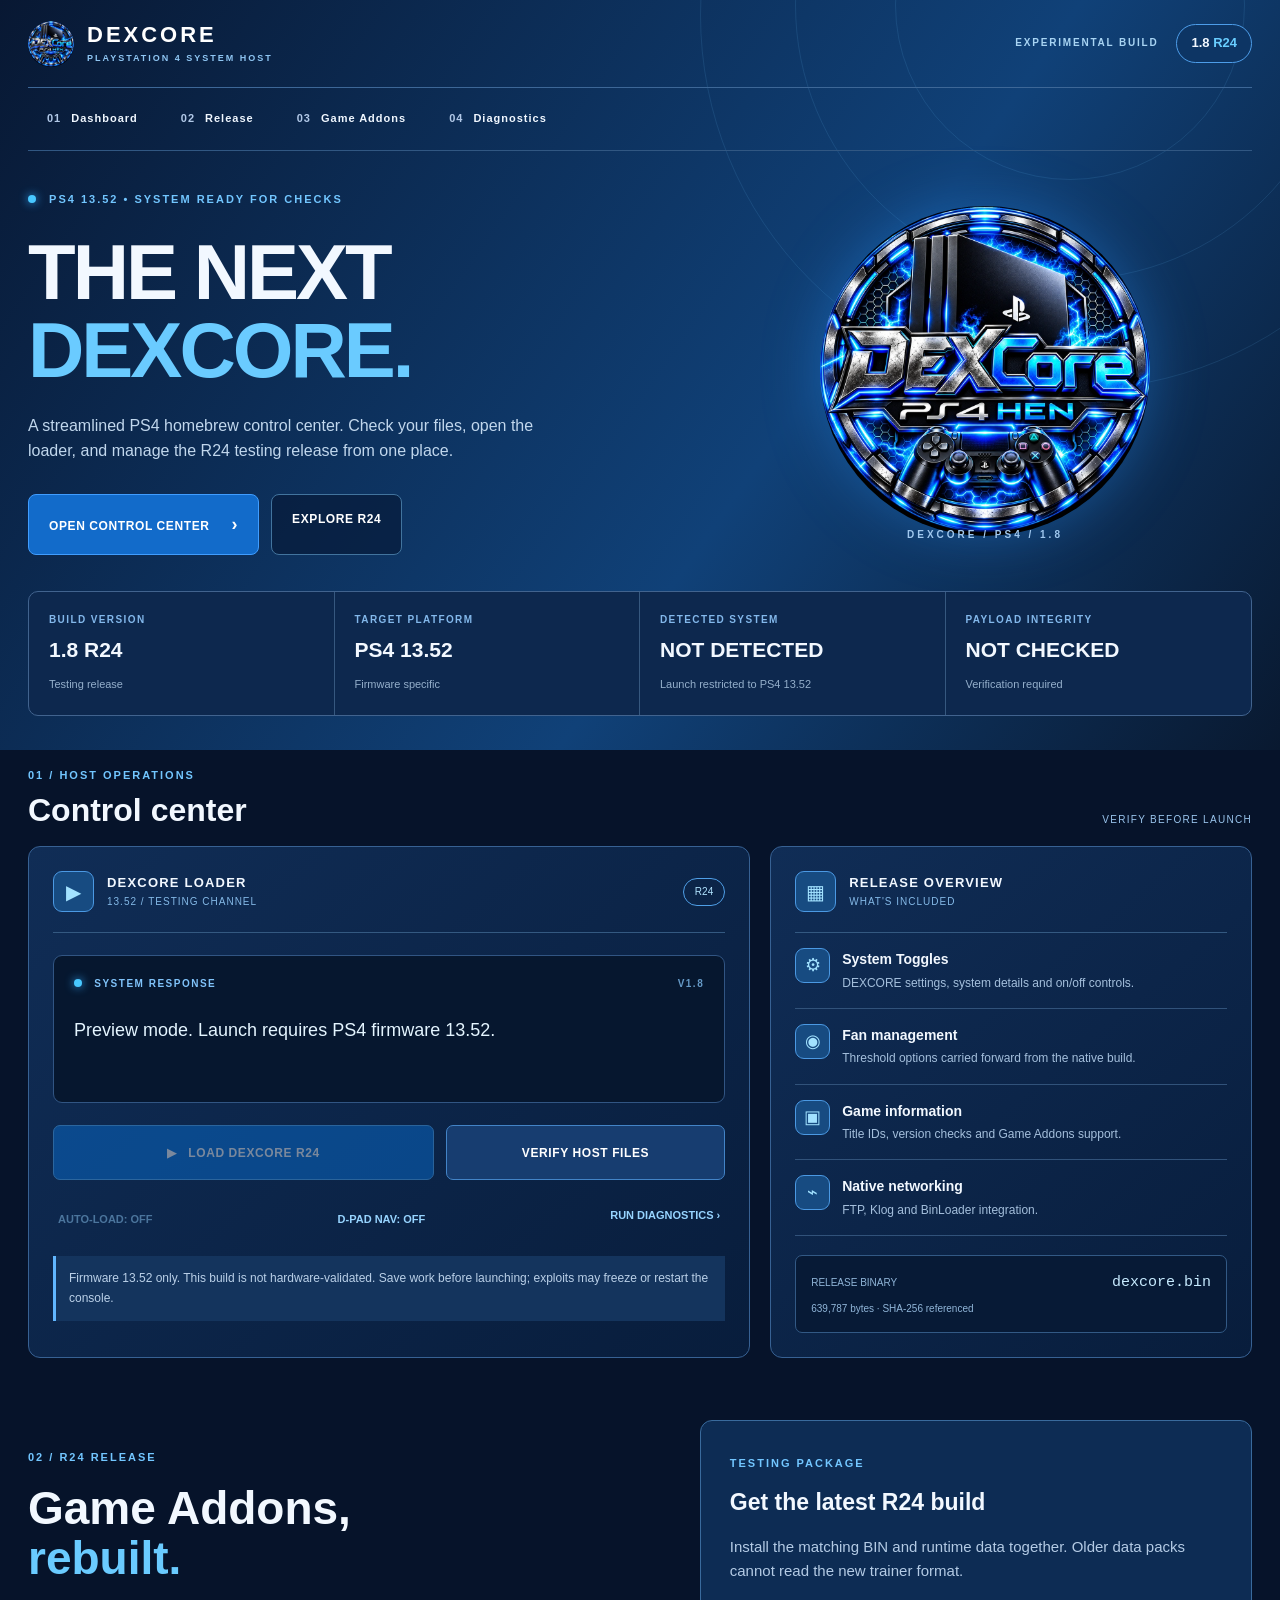
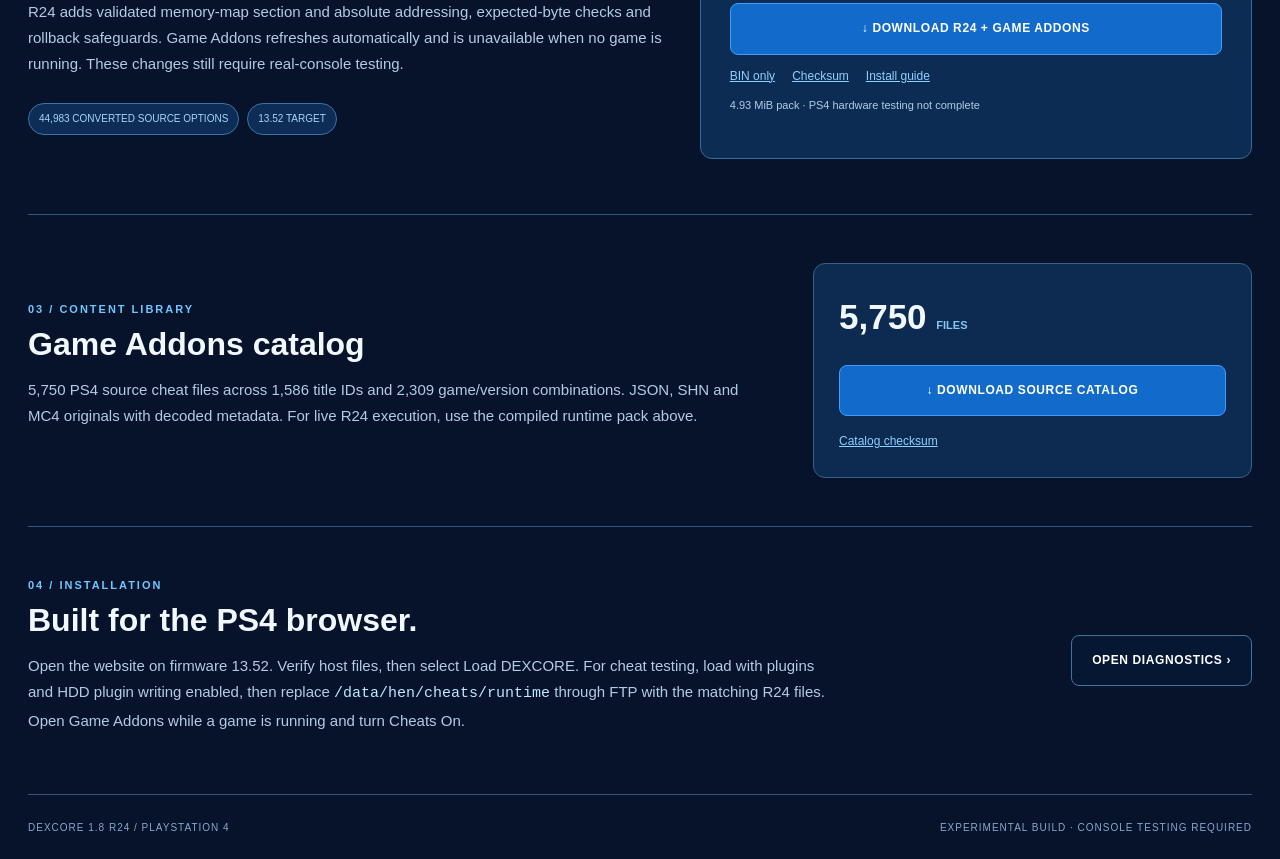
==== commit 46538a72: "Complete DEXCORE R24 PS4 dashboard redesign: index.html" ====
--- a/index.html
+++ b/index.html
@@ -1,75 +1,62 @@
 <!doctype html>
-<html lang="en">
-<head>
-  <meta charset="utf-8">
-  <meta name="viewport" content="width=device-width, initial-scale=1">
-  <meta name="theme-color" content="#071c43">
-  <meta name="description" content="DEXCORE 1.8 pre-XAMPP PS4 13.52 HEN host. Static GitHub Pages edition with verified local payload files.">
-  <title>DEXCORE 1.8 R24 | PS4 Testing</title>
-  <link rel="icon" type="image/png" href="assets/hen_settings_icon.png?v=a32270886169">
-  <link rel="stylesheet" href="style.css?v=r24-electric-2">
-</head>
-<body>
-<div class="orb orb-one" aria-hidden="true"></div><div class="orb orb-two" aria-hidden="true"></div>
-<div class="scanlines" aria-hidden="true"></div>
+<html lang="en"><head>
+<meta charset="utf-8"><meta name="viewport" content="width=device-width,initial-scale=1">
+<meta name="theme-color" content="#061533">
+<meta name="description" content="DEXCORE 1.8 R24 PS4 13.52 testing host, verified loader and Game Addons.">
+<title>DEXCORE 1.8 R24 · PS4 Host</title>
+<link rel="icon" type="image/png" href="assets/hen_settings_icon.png?v=a32270886169">
+<link rel="stylesheet" href="style.css?v=dashboard-r24-3">
+</head><body>
+<div class="background-art" aria-hidden="true"><i></i><i></i><i></i></div>
 <div class="app">
-  <header class="topbar">
-    <a class="brand" href="./" aria-label="DEXCORE home"><span class="brand-mark"><img src="assets/hen_settings_icon.png?v=a32270886169" alt="" width="43" height="43"></span><span class="brand-words">DEXCORE<small>PLAYSTATION 4 HOMEBREW</small></span></a>
-    <div class="top-right"><span class="edition">PRE-XAMPP EDITION</span><span class="version-badge">v1.8 R24</span></div>
-  </header>
-  <nav class="quick-nav" aria-label="DEXCORE sections"><a href="#control">HOME / LOAD</a><a href="#v18-testing">R24 FEATURES</a><a href="#cheat-collection">GAME ADDONS</a><a href="loader/diagnostics.html">DIAGNOSTICS</a></nav>
-  <main>
-    <section class="hero" aria-labelledby="hero-title">
-      <div class="hero-copy">
-        <p class="eyebrow"><span class="pulse"></span> PS4 SYSTEM HOST <span class="slash">/</span> FIRMWARE 13.52</p>
-        <h1 id="hero-title">DEXCORE <span>1.8</span><br><span class="hero-revision">R24 / PS4 SYSTEM</span></h1>
-        <p class="hero-description">Your PS4 system dashboard. Verify host files, launch the 13.52 testing payload, and explore Game Addons from one streamlined interface.</p>
-        <div class="hero-pills"><span>STATIC HOST</span><span>NATIVE PAYLOAD</span><span>SHA-256 CHECKED</span></div>
-        <a class="hero-scroll" href="#control">OPEN HOST CONSOLE <span aria-hidden="true">↓</span></a>
-      </div>
-      <div class="hero-art"><div class="art-glow"></div><img src="assets/dexcore-logo.webp?v=02fefff21e3a" alt="Blue DEXCORE PS4 HEN emblem"></div>
-    </section>
-    <section class="system-grid" aria-label="System overview">
-      <div class="mini-stat"><span class="mini-label">BUILD</span><strong>1.8 R24</strong><small>PS4 testing build</small></div>
-      <div class="mini-stat"><span class="mini-label">FIRMWARE TARGET</span><strong>13.52</strong><small>PS4 only</small></div>
-      <div class="mini-stat"><span class="mini-label">DEVICE DETECTED</span><strong id="detectedFirmware">Checking…</strong><small id="deviceCaption">Reading browser information</small></div>
-      <div class="mini-stat"><span class="mini-label">PAYLOAD INTEGRITY</span><strong id="integrityState">NOT CHECKED</strong><small id="integrityCaption">Checked before every launch</small></div>
-    </section>
-    <section id="control" class="console-grid">
-      <div class="control-panel panel">
-        <div class="panel-heading"><div><span class="section-number">01 / EXECUTION</span><h2>Host console</h2></div><span class="status-pill"><i></i> FILES LOCAL</span></div>
-        <div class="terminal" role="status" aria-live="polite">
-          <div class="terminal-bar"><span class="terminal-dot"></span><span class="terminal-dot"></span><span class="terminal-dot"></span><span>SYSTEM STATUS <span class="status-version">/ DEXCORE 1.8 R24</span></span></div>
-          <div class="terminal-output">
-            <p><em>[BOOT]</em> DEXCORE HOST INITIALIZED</p>
-            <p><em>[BUILD]</em> 1.8 R24 / GAME ADDONS TEST</p>
-            <p><em>[FW]</em> TARGET FIRMWARE 13.52</p>
-            <p><em>[MODE]</em> GITHUB PAGES STATIC HOST</p>
-            <p class="command"><span>&gt;</span> <b id="status">Detecting device…</b><span class="terminal-caret">_</span></p>
-          </div>
-        </div>
-        <div class="host-actions"><button id="loadExploit" class="button button-primary" type="button" disabled><span class="icon-action">▶</span> LOAD DEXCORE 1.8 R24</button><button id="verifyFiles" class="button button-secondary" type="button">VERIFY HOST FILES</button></div>
-        <div class="sub-actions"><button id="toggleAuto" class="text-button" type="button" disabled>AUTO-LOAD: OFF</button><button id="navigationMode" class="text-button" type="button" aria-pressed="false" title="Optional directional focus navigation">D-PAD NAV: OFF</button><a href="loader/diagnostics.html" class="text-link">RUN DIAGNOSTICS ↗</a></div>
-        <p class="caution">Firmware 13.52 only. This build has not been hardware-validated. Save work and restart the PS4 before a new installation. Exploit attempts can freeze or reboot the system.</p>
-      </div>
-      <aside class="details-panel panel">
-        <div class="panel-heading"><div><span class="section-number">02 / RELEASE</span><h2>What's inside</h2></div></div>
-        <div class="feature"><span class="feature-icon" aria-hidden="true">⚙</span><div><h3>System Toggles</h3><p>The DEXCORE logo/version sits below the network-address rows, with 32-pixel spacing in the native fallback. Console testing is required.</p></div></div>
-        <div class="feature"><span class="feature-icon" aria-hidden="true">◉</span><div><h3>Fan management</h3><p>Fan-threshold integrations carried forward from the local build.</p></div></div>
-        <div class="feature"><span class="feature-icon" aria-hidden="true">▣</span><div><h3>Title IDs &amp; game versions</h3><p>Per-title metadata/version checks carried forward; console behavior is unverified.</p></div></div>
-        <div class="feature"><span class="feature-icon" aria-hidden="true">↗</span><div><h3>Native networking</h3><p>FTP, Klog and BinLoader client connections are silent. Server startup errors remain visible.</p></div></div>
-        <div class="release-foot"><span>DEFAULT BINARY</span><code>dexcore.bin</code><small>639,787 bytes · SHA-256 locked</small></div>
-      </aside>
-    </section>
-    <section class="notes-section" id="v18-testing"><div><span class="section-number">1.8 / PS4 TESTING</span><h2>Game Addons addressing update.</h2><p>DEXCORE 1.8 R24 adds memory-map section addressing and validated absolute addresses while retaining expected-byte checks for code patches and rollback protection. Game Addons refreshes automatically once per second and stays visible but greyed out when no game is running. Hold OPTIONS for one second to open Game Addons while Cheats is On and a game is running. The single Cheats switch remains inside Game Addons. Individual cheats start Off for each new game session.</p><p><a class="cheat-download" href="downloads/DEXCORE-1.8-R24-Game-Addons.zip?v=bd83164904d0" download>Download 1.8 R24 BIN + Game Addons data pack · 4.93 MiB</a></p><p><a href="loader/dexcore.bin?v=1.8-r24-783801de1882" download="DEXCORE-1.8-R24-PS4-13.52.bin">Download BIN only</a> · <a href="downloads/DEXCORE-1.8-R24-Game-Addons.sha256">Pack checksum</a> · <a href="downloads/DEXCORE-1.8-R24-TESTING.txt">Installation and testing instructions</a></p><p>Fully reboot and load 1.8 with <strong>Write plugin files to HDD</strong> enabled. On a computer, extract the pack and use FTP to replace <code>data/hen/cheats/runtime</code> to <code>/data/hen/cheats/runtime</code>. Launch a game, then open <strong>Settings → DEXCORE → Game Addons</strong>. Turn <strong>Cheats On</strong> there. Hold <strong>OPTIONS for one second</strong> to open Game Addons, then select individual options. The compatible trainer with the most eligible options is selected automatically. Resume the game to process requests; return to see status update automatically. Install the new BIN and R24 runtime data together; older BINs cannot read the new trainer format.</p><p><strong>Hardware testing required:</strong> native builds and host checks passed, but this release has not been tested on a PS4. 44,983 source options pass conversion, 1,308 more than R23. The 5,747 trainer variants include duplicate source entries; these counts do not establish hardware compatibility. Unsupported master formats and extended address schemes remain disabled. One-shot buttons are not reversible and do not continuously freeze values.</p></div><div class="notes-aside"><span>EXPERIMENTAL 1.8</span><span>EXACT VERSION MATCH</span><span>LOCAL FTP DATA PACK</span></div></section>
-    <section class="notes-section" id="cheat-collection"><div><span class="section-number">CHEAT COLLECTION</span><h2>PS4 cheats, organized.</h2><p>5,750 PS4 cheat files across 1,586 title IDs, indexed by game version. Includes JSON, SHN and MC4 originals, decoded metadata and a searchable CSV. PS5 entries are excluded.</p><p><strong>Original source catalog:</strong> for 1.8 execution, install the compiled runtime pack above. This catalog contains the originals and decoded metadata.</p><p><a class="cheat-download" id="cheats-download" href="#cheat-collection" role="button">Download PS4 cheat collection · 18.8 MiB</a></p><p id="cheats-download-status" role="status" aria-live="polite"></p><p><a href="downloads/DEXCORE-PS4-Cheat-Catalog.sha256">SHA-256 checksum</a></p></div><div class="notes-aside"><span>5,750 FILES</span><span>1,586 TITLE IDs</span><span>2,309 GAME VERSIONS</span></div></section>
-    <section class="notes-section"><div><span class="section-number">03 / INSTALLATION</span><h2>Built for your PS4 browser.</h2><p>Open this GitHub Pages site on a PS4 running firmware 13.52, use <strong>Verify Host Files</strong>, then select <strong>Load DEXCORE</strong>. Other systems can inspect the site and run diagnostics but cannot launch the payload.</p></div><div class="notes-aside"><span>NO XAMPP</span><span>NO SERVER-SIDE LOGIN</span><span>NO TELEMETRY</span></div></section>
-  </main>
-  <footer><span>DEXCORE // 1.8 R24 // PS4 TESTING</span><span>UNTESTED NATIVE BUILD · USE AT YOUR OWN RISK</span></footer>
+<header class="topbar">
+<a class="brand" href="./" aria-label="DEXCORE home"><img src="assets/hen_settings_icon.png?v=a32270886169" alt="" width="46" height="46"><span>DEXCORE<small>PLAYSTATION 4 SYSTEM HOST</small></span></a>
+<div class="top-right"><span class="build-tag">EXPERIMENTAL BUILD</span><strong>1.8 <em>R24</em></strong></div>
+</header>
+<nav class="quick-nav" aria-label="Main navigation">
+<a href="#control">01 <span>Dashboard</span></a><a href="#v18-testing">02 <span>Release</span></a><a href="#cheat-collection">03 <span>Game Addons</span></a><a href="loader/diagnostics.html">04 <span>Diagnostics</span></a>
+</nav>
+<main>
+<section class="hero" aria-labelledby="hero-title">
+<div class="hero-copy"><span class="eyebrow"><span class="light"></span> PS4 13.52 • SYSTEM READY FOR CHECKS</span>
+<h1 id="hero-title">THE NEXT<br><span>DEXCORE.</span></h1>
+<p>A streamlined PS4 homebrew control center. Check your files, open the loader, and manage the R24 testing release from one place.</p>
+<div class="hero-actions"><a class="primary-link" href="#control">OPEN CONTROL CENTER <span aria-hidden="true">›</span></a><a class="secondary-link" href="#v18-testing">EXPLORE R24</a></div>
 </div>
+<div class="hero-visual"><div class="hero-halo"></div><img src="assets/dexcore-logo.webp?v=02fefff21e3a" alt="DEXCORE electric blue emblem"><span class="visual-tag">DEXCORE / PS4 / 1.8</span></div>
+</section>
+<section class="system-grid" aria-label="System overview">
+<div class="mini-stat"><span class="mini-label">BUILD VERSION</span><strong>1.8 R24</strong><small>Testing release</small></div>
+<div class="mini-stat"><span class="mini-label">TARGET PLATFORM</span><strong>PS4 13.52</strong><small>Firmware specific</small></div>
+<div class="mini-stat"><span class="mini-label">DETECTED SYSTEM</span><strong id="detectedFirmware">CHECKING</strong><small id="deviceCaption">Reading device</small></div>
+<div class="mini-stat"><span class="mini-label">PAYLOAD INTEGRITY</span><strong id="integrityState">NOT CHECKED</strong><small id="integrityCaption">Verification required</small></div>
+</section>
+<section id="control" class="dashboard-section">
+<div class="section-heading"><div><span class="overline">01 / HOST OPERATIONS</span><h2>Control center</h2></div><span class="small-note">VERIFY BEFORE LAUNCH</span></div>
+<div class="console-grid">
+<div class="panel control-panel">
+<div class="panel-title"><span class="panel-icon" aria-hidden="true">▶</span><div><strong>DEXCORE LOADER</strong><small>13.52 / TESTING CHANNEL</small></div><span class="pill">R24</span></div>
+<div class="status-board" role="status" aria-live="polite"><div class="status-head"><span class="light"></span> SYSTEM RESPONSE <span class="status-version">V1.8</span></div><p id="status">Checking device compatibility…</p></div>
+<div class="host-actions"><button id="loadExploit" class="button button-primary" type="button" disabled>▶ &nbsp; LOAD DEXCORE R24</button><button id="verifyFiles" class="button button-secondary" type="button">VERIFY HOST FILES</button></div>
+<div class="sub-actions"><button id="toggleAuto" class="text-button" type="button" disabled>AUTO-LOAD: OFF</button><button id="navigationMode" class="text-button" type="button" aria-pressed="false">D-PAD NAV: OFF</button><a class="text-link" href="loader/diagnostics.html">RUN DIAGNOSTICS ›</a></div>
+<p class="caution">Firmware 13.52 only. This build is not hardware-validated. Save work before launching; exploits may freeze or restart the console.</p>
+</div>
+<aside class="panel details-panel">
+<div class="panel-title"><span class="panel-icon" aria-hidden="true">▦</span><div><strong>RELEASE OVERVIEW</strong><small>WHAT'S INCLUDED</small></div></div>
+<div class="feature"><span class="feature-icon">⚙</span><div><h3>System Toggles</h3><p>DEXCORE settings, system details and on/off controls.</p></div></div>
+<div class="feature"><span class="feature-icon">◉</span><div><h3>Fan management</h3><p>Threshold options carried forward from the native build.</p></div></div>
+<div class="feature"><span class="feature-icon">▣</span><div><h3>Game information</h3><p>Title IDs, version checks and Game Addons support.</p></div></div>
+<div class="feature"><span class="feature-icon">⌁</span><div><h3>Native networking</h3><p>FTP, Klog and BinLoader integration.</p></div></div>
+<div class="release-foot"><span>RELEASE BINARY</span><code>dexcore.bin</code><small>639,787 bytes · SHA-256 referenced</small></div>
+</aside></div></section>
+<section class="info-grid" id="v18-testing"><div class="info-intro"><span class="overline">02 / R24 RELEASE</span><h2>Game Addons,<br><span>rebuilt.</span></h2><p>R24 adds validated memory-map section and absolute addressing, expected-byte checks and rollback safeguards. Game Addons refreshes automatically and is unavailable when no game is running. These changes still require real-console testing.</p><span class="info-chip">44,983 CONVERTED SOURCE OPTIONS</span><span class="info-chip">13.52 TARGET</span></div>
+<div class="download-panel"><span class="overline">TESTING PACKAGE</span><h3>Get the latest R24 build</h3><p>Install the matching BIN and runtime data together. Older data packs cannot read the new trainer format.</p><a class="download-main" href="downloads/DEXCORE-1.8-R24-Game-Addons.zip?v=bd83164904d0" download>↓ DOWNLOAD R24 + GAME ADDONS</a><div class="download-links"><a href="loader/dexcore.bin?v=1.8-r24-783801de1882" download="DEXCORE-1.8-R24-PS4-13.52.bin">BIN only</a><a href="downloads/DEXCORE-1.8-R24-Game-Addons.sha256">Checksum</a><a href="downloads/DEXCORE-1.8-R24-TESTING.txt">Install guide</a></div><p class="fineprint">4.93 MiB pack · PS4 hardware testing not complete</p></div></section>
+<section id="cheat-collection" class="library-section"><div><span class="overline">03 / CONTENT LIBRARY</span><h2>Game Addons catalog</h2><p>5,750 PS4 source cheat files across 1,586 title IDs and 2,309 game/version combinations. JSON, SHN and MC4 originals with decoded metadata. For live R24 execution, use the compiled runtime pack above.</p></div><div class="library-action"><span class="library-count">5,750 <small>FILES</small></span><a id="cheats-download" class="download-main" href="#cheat-collection" role="button">↓ DOWNLOAD SOURCE CATALOG</a><p id="cheats-download-status" role="status" aria-live="polite"></p><a class="subtle-link" href="downloads/DEXCORE-PS4-Cheat-Catalog.sha256">Catalog checksum</a></div></section>
+<section class="last-note"><div><span class="overline">04 / INSTALLATION</span><h2>Built for the PS4 browser.</h2><p>Open the website on firmware 13.52. Verify host files, then select Load DEXCORE. For cheat testing, load with plugins and HDD plugin writing enabled, then replace <code>/data/hen/cheats/runtime</code> through FTP with the matching R24 files. Open Game Addons while a game is running and turn Cheats On.</p></div><a href="loader/diagnostics.html" class="secondary-link">OPEN DIAGNOSTICS ›</a></section>
+</main><footer><span>DEXCORE 1.8 R24 / PLAYSTATION 4</span><span>EXPERIMENTAL BUILD · CONSOLE TESTING REQUIRED</span></footer></div>
 <script src="device.js?v=1.8-r24-783801de1882"></script>
 <script src="sha256.js?v=1.8-r24-783801de1882"></script>
 <script src="payloads.js?v=1.8-r24-783801de1882"></script>
-<script src="app.js?v=ps4-browser-r24-1"></script>
+<script src="app.js?v=dashboard-r24-3"></script>
 <script src="cheats-download.js?v=11afc945a6fe"></script>
-</body></html>
+</body></html>
--- a/style.css
+++ b/style.css
@@ -1,72 +1,79 @@
-/* DEXCORE 1.2BETA standalone PS4-browser-compatible theme */
-:root{--bg:#060b16;--surface:#0d1930;--surface-deep:#080f1f;--line:#294061;--ink:#eef5ff;--muted:#8da6c8;--blue:#0878ff;--cyan:#38baff;--pale:#bce5ff}
-*{box-sizing:border-box}html{scroll-behavior:smooth}body{margin:0;background:linear-gradient(130deg,#050915,#0a1730 54%,#07101f);color:var(--ink);font:15px/1.55 'Segoe UI',Arial,Helvetica,sans-serif;min-height:100vh}button,a{-webkit-tap-highlight-color:transparent}button{font-family:inherit}.orb{position:fixed;z-index:0;border-radius:50%;pointer-events:none;filter:blur(1px)}.orb-one{width:58vw;height:58vw;right:-28vw;top:-28vw;background:radial-gradient(circle,rgba(0,110,255,.18),transparent 65%)}.orb-two{width:58vw;height:58vw;left:-33vw;top:30vh;background:radial-gradient(circle,rgba(1,74,199,.13),transparent 64%)}.scanlines{position:fixed;inset:0;z-index:7;opacity:.06;pointer-events:none;background:repeating-linear-gradient(0deg,transparent 0px,transparent 4px,#b3d8ff 5px)}.app{position:relative;z-index:1;width:calc(100% - 52px);max-width:1250px;margin:auto}.topbar{height:94px;display:flex;align-items:center;justify-content:space-between;gap:20px;border-bottom:1px solid rgba(103,154,224,.18)}.brand{display:flex;gap:14px;align-items:center;text-decoration:none;color:#fff}.brand-mark{width:43px;height:43px;display:flex;align-items:center;justify-content:center;background:linear-gradient(145deg,#0057bb,#00adff);box-shadow:0 0 30px rgba(0,130,255,.3);clip-path:polygon(0 0,82% 0,100% 20%,100% 100%,0 100%);font-weight:900;font-size:28px;line-height:1}.brand-mark span{font-size:11px;align-self:flex-end;margin-bottom:7px}.brand-words{font-size:20px;font-weight:900;letter-spacing:1px;line-height:1.18}.brand-words small{display:block;font-size:9px;font-weight:700;letter-spacing:2px;color:#7495c5;margin-top:5px}.top-right{display:flex;gap:10px;align-items:center}.edition{font-size:10px;font-weight:800;letter-spacing:1.4px;color:#78a6dd}.version-badge{border:1px solid #2f7ee0;background:rgba(3,95,216,.2);padding:7px 12px;color:#a4d9ff;font-size:11px;font-weight:800;letter-spacing:1px}.hero{display:grid;grid-template-columns:1.15fr .85fr;min-height:436px;align-items:center;position:relative;overflow:hidden;padding:42px 0 34px}.hero:before{content:"";position:absolute;right:25%;top:10%;width:2px;height:100%;background:linear-gradient(transparent,rgba(41,134,247,.2),transparent);transform:rotate(32deg)}.hero-copy{position:relative;z-index:2}.eyebrow{font-size:11px;font-weight:800;letter-spacing:2.2px;color:#65b9ff}.pulse{display:inline-block;width:7px;height:7px;border-radius:50%;background:#34bdff;box-shadow:0 0 14px #00a6ff;margin-right:8px}.slash{color:#426ea6;padding:0 10px}h1{font-size:clamp(44px,5.5vw,76px);letter-spacing:-2.5px;line-height:1.05;margin:23px 0 21px;font-weight:950}h1 span{color:#40b7ff;text-shadow:0 0 36px rgba(22,138,255,.27)}.hero-description{font-size:15px;max-width:560px;color:#b3c8e4;line-height:1.75;margin:0 0 23px}.hero-pills{display:flex;flex-wrap:wrap;gap:8px}.hero-pills span{border:1px solid rgba(67,131,218,.36);background:rgba(11,35,75,.6);font-size:10px;letter-spacing:1px;color:#83bae8;font-weight:800;padding:6px 10px}.hero-scroll{display:inline-block;margin-top:31px;color:#8edaff;font-size:11px;font-weight:800;letter-spacing:1.6px;text-decoration:none}.hero-scroll:hover{color:#fff}.hero-scroll span{font-size:19px;padding-left:12px}.hero-art{position:relative;display:flex;align-items:center;justify-content:center;min-height:340px}.art-glow{position:absolute;width:88%;aspect-ratio:1;border-radius:50%;background:radial-gradient(circle,rgba(3,118,255,.28),rgba(0,90,255,.08) 38%,transparent 71%)}.hero-art img{position:relative;max-width:100%;max-height:410px;object-fit:contain;filter:drop-shadow(0 0 40px rgba(0,120,255,.2))}.system-grid{display:grid;grid-template-columns:repeat(4,minmax(0,1fr));gap:1px;background:rgba(62,107,168,.28);border:1px solid #29415f;margin:5px 0 23px}.mini-stat{min-height:105px;padding:19px 20px;background:#0c1930}.mini-label{display:block;color:#7ba2d1;font-size:10px;letter-spacing:1.4px;font-weight:800}.mini-stat strong{display:block;font-size:21px;color:#e6f2ff;font-weight:850;margin-top:5px;line-height:1.3;overflow-wrap:anywhere}.mini-stat small{font-size:11px;color:#6592c4}.console-grid{display:grid;grid-template-columns:minmax(0,1.28fr) minmax(0,.72fr);gap:20px}.panel{border:1px solid #2a466d;background:linear-gradient(150deg,rgba(16,34,63,.98),rgba(8,19,37,.97));box-shadow:0 12px 45px rgba(0,0,0,.2)}.control-panel{padding:24px}.details-panel{padding:24px}.panel-heading{display:flex;align-items:center;justify-content:space-between;margin-bottom:19px;gap:12px}.section-number{font-size:10px;letter-spacing:1.8px;font-weight:850;color:#3fa9fa}.panel-heading h2,.notes-section h2{font-size:25px;line-height:1.2;margin:5px 0 0;letter-spacing:-.4px}.status-pill{display:inline-flex;align-items:center;gap:8px;border:1px solid #236c9b;background:#0d3149;padding:6px 9px;color:#8bd6ff;font-size:9px;font-weight:900;letter-spacing:1.1px}.status-pill i{width:6px;height:6px;background:#26aef9;border-radius:50%;box-shadow:0 0 10px #24baff}.terminal{border:1px solid #23446d;background:#050d1c;min-height:230px;font:12px/1.75 'Courier New',Consolas,monospace}.terminal-bar{background:#0a1b34;border-bottom:1px solid #1b3d66;padding:9px 14px;color:#5e8ab9;font-size:10px;letter-spacing:.5px}.terminal-dot{display:inline-block;width:7px;height:7px;background:#19588c;border-radius:50%;margin-right:5px}.terminal-dot:nth-child(2){background:#1e80c8}.terminal-dot:nth-child(3){background:#2ba8e3;margin-right:13px}.terminal-output{padding:17px}.terminal p{margin:0 0 6px;color:#9cb7d6}.terminal em{font-style:normal;color:#379cfb;margin-right:8px}.terminal .command{border-top:1px solid #1c3759;padding-top:13px;margin-top:13px;color:#d6f0ff}.command>span:first-child{color:#2ca9ff;margin-right:10px}.terminal .command b{font-weight:normal;overflow-wrap:anywhere}.terminal-caret{display:inline-block;margin-left:5px;color:#42b4ff;animation:blink 1.1s step-end infinite}.host-actions{display:flex;gap:10px;margin-top:19px}.button{border:1px solid #235d9e;background:#0f2848;color:#cae7ff;font-weight:900;letter-spacing:.7px;font-size:11px;padding:15px 13px;cursor:pointer;flex:1;text-align:center;min-height:47px}.button-primary{flex:1.45;background:linear-gradient(110deg,#0969de,#009ff6);border-color:#49baff;color:#fff;box-shadow:0 0 27px rgba(0,118,255,.13)}.button:hover:not(:disabled){background:#184f88}.button-primary:hover:not(:disabled){background:#138aff}.button:disabled{opacity:.42;cursor:not-allowed}.icon-action{font-size:10px;margin-right:6px}.sub-actions{display:flex;align-items:center;justify-content:space-between;gap:12px;margin-top:17px}.text-button,.text-link{background:none;border:0;padding:5px 0;color:#78bff7;font-weight:850;text-decoration:none;cursor:pointer;letter-spacing:1px;font-size:11px}.text-button:disabled{opacity:.45;cursor:not-allowed}.text-button:hover:not(:disabled),.text-link:hover{color:#fff}.caution{padding:14px 14px;border-left:2px solid #247dda;background:rgba(17,42,83,.57);font-size:11px;line-height:1.7;color:#90aacb;margin:20px 0 0}.feature{display:flex;gap:15px;align-items:flex-start;border-bottom:1px solid #233b5a;padding:15px 0}.feature-icon{display:flex;align-items:center;justify-content:center;flex:0 0 35px;width:35px;height:35px;border:1px solid #2468ab;background:#102d57;color:#49baff;font-weight:900;font-size:18px}.feature h3{font-size:13px;margin:0 0 5px}.feature p{color:#93aac8;font-size:11px;line-height:1.55;margin:0}.release-foot{background:#081629;border:1px solid #254168;padding:12px 14px;margin-top:22px;display:flex;align-items:center;justify-content:space-between;gap:6px;flex-wrap:wrap}.release-foot span{font-size:9px;color:#5999d6;font-weight:900;letter-spacing:1px}.release-foot code{color:#bde7ff;font-size:12px}.release-foot small{display:block;flex-basis:100%;color:#718ba9;font-size:10px}.notes-section{display:flex;gap:35px;align-items:center;justify-content:space-between;border-top:1px solid #1f3958;padding:38px 0;margin-top:40px}.notes-section>div:first-child{max-width:670px}.notes-section p{color:#a6bcd9;font-size:13px;line-height:1.75}.notes-aside{display:grid;gap:9px;min-width:210px}.notes-aside span{border:1px solid #23436b;background:#0d213e;font-size:10px;letter-spacing:1.2px;color:#81bae5;padding:9px 12px;font-weight:800}footer{border-top:1px solid #1b3353;display:flex;justify-content:space-between;gap:20px;padding:25px 0 35px;color:#6485b1;font-size:10px;letter-spacing:1.3px;font-weight:700}@keyframes blink{50%{opacity:0}}@media(max-width:950px){.console-grid{grid-template-columns:1fr}.details-panel{display:grid;grid-template-columns:1fr 1fr;gap:0 24px}.details-panel .panel-heading,.details-panel .release-foot{grid-column:1/-1}.hero{grid-template-columns:1.1fr .9fr}h1{font-size:48px}}@media(max-width:740px){.app{width:calc(100% - 30px)}.topbar{height:80px}.edition{display:none}.hero{display:flex;flex-direction:column-reverse;align-items:stretch;padding:12px 0 30px}.hero-art{min-height:0;height:260px}.hero-art img{height:255px}.hero-copy{padding-top:15px}h1{font-size:44px}.system-grid{grid-template-columns:1fr 1fr}.notes-section{display:block}.notes-aside{display:flex;flex-wrap:wrap;margin-top:18px;min-width:0}footer{display:block}footer span{display:block;margin-bottom:8px}}@media(max-width:500px){.brand-words{font-size:16px}.brand-words small{letter-spacing:1px;font-size:8px}.hero-art{height:220px}.hero-art img{height:220px}h1{font-size:37px}.hero-description{font-size:14px}.mini-stat{padding:13px 11px}.mini-stat strong{font-size:17px}.control-panel,.details-panel{padding:17px}.details-panel{display:block}.host-actions{display:block}.button{width:100%;margin-bottom:10px}.terminal{font-size:11px}.terminal-output{padding:13px}.notes-aside{display:grid}}@media(prefers-reduced-motion:reduce){html{scroll-behavior:auto}.terminal-caret{animation:none}}
-
-/* Uploaded DEXCORE emblem */
-.brand-mark{background:none;clip-path:none;border-radius:50%;overflow:hidden}
-.brand-mark img{display:block;width:100%;height:100%;object-fit:contain}
-.hero-art img{border-radius:50%}
-
-.cheat-download{display:inline-block;padding:14px 20px;border:1px solid #35a9ff;border-radius:10px;background:#0c284d;color:#e1f1ff;text-decoration:none;font-weight:700}.cheat-download:hover,.cheat-download:focus{background:#164477;outline:2px solid #8bd6ff;outline-offset:3px}
-
-/* R24 PS4 browser and controller accessibility patch. Cursor remains default. */
-button:focus,a:focus,button:focus-visible,a:focus-visible{outline:3px solid #aee6ff;outline-offset:4px;box-shadow:0 0 0 2px #07365f}
-.text-button{min-height:44px;padding:10px 8px}.sub-actions{flex-wrap:wrap}.sub-actions a{display:inline-flex;align-items:center;min-height:44px}
-.ps4-browser .scanlines,.ps4-browser .orb,.ps4-browser .art-glow{display:none}
-.ps4-browser .hero-art img{filter:none}.ps4-browser .panel{box-shadow:none}.ps4-browser .terminal-caret{animation:none}
-.ps4-browser html{scroll-behavior:auto}
-.ps4-browser .system-grid{display:flex;flex-wrap:wrap;background:transparent;gap:0}
-.ps4-browser .mini-stat{width:25%;border:1px solid #29415f}
-.ps4-browser .console-grid{display:flex;align-items:stretch;flex-wrap:wrap}
-.ps4-browser .control-panel{flex:1 1 55%;min-width:300px}.ps4-browser .details-panel{flex:1 1 30%;min-width:250px}
-.ps4-browser .hero{display:flex;align-items:center;justify-content:space-between}
-.ps4-browser .hero-copy{flex:1 1 55%}.ps4-browser .hero-art{flex:1 1 35%}
-.ps4-browser h1{font-size:60px}
-@media(max-width:740px){.ps4-browser .hero{display:block}.ps4-browser .hero-art{height:210px}.ps4-browser .hero-art img{max-height:210px}.ps4-browser .mini-stat{width:50%}.ps4-browser h1{font-size:40px}}
-@media(max-width:500px){.ps4-browser .control-panel,.ps4-browser .details-panel{min-width:0;width:100%}.sub-actions{justify-content:flex-start;gap:12px}}
-
-/* DEXCORE R24: electric blue PS4 dashboard refresh. No external UI assets. */
-:root{--bg:#050e23;--surface:#0b2248;--surface-deep:#06162f;--line:#2c609b;--ink:#f4f9ff;--muted:#9cbce0;--blue:#087afc;--cyan:#56caff;--pale:#dbf4ff}
-body{background:radial-gradient(ellipse at 75% 0%,#143a75 0%,#081d41 30%,#050e23 74%);background-color:#050e23}
-.app{max-width:1320px}
-.topbar{height:90px;border-bottom:1px solid #2c578b}
-.brand-words{letter-spacing:2px}.brand-words small{color:#9ecdfc}
-.version-badge{border-radius:18px;background:#0b3569;border-color:#2c8fff;box-shadow:inset 0 0 12px rgba(0,149,255,.13)}
-.quick-nav{display:flex;flex-wrap:wrap;align-items:center;gap:3px;padding:12px 0;border-bottom:1px solid #173d6e}
-.quick-nav a{color:#a9c8ed;text-decoration:none;padding:11px 16px;font-size:11px;font-weight:800;letter-spacing:1.15px;border-radius:6px;border:1px solid transparent;min-height:44px}
-.quick-nav a:hover,.quick-nav a:focus{color:white;background:#10396e;border-color:#3597ec}
-.hero{min-height:380px;padding:30px 0}
-.hero:before{right:28%;opacity:.45}
-.hero-copy .eyebrow{color:#80d6ff}
-.hero h1{font-size:clamp(48px,6vw,82px);line-height:1.02;letter-spacing:-1.9px;text-shadow:0 8px 40px rgba(0,0,0,.2)}
-.hero-revision{font-size:.42em;letter-spacing:4px;color:#b5dcff!important;text-shadow:none!important}
-.hero-pills span{background:#0e356b;color:#c7e6ff;border-color:#277aca;border-radius:18px;padding:7px 13px}
-.hero-scroll{padding:11px 0;border-bottom:2px solid #3bb9ff}
-.hero-art img{filter:drop-shadow(0 0 38px rgba(30,140,255,.34))}
-.system-grid{border-radius:10px;overflow:hidden;border-color:#315c8b}
-.mini-stat{background:linear-gradient(160deg,#102c58,#081a39)}
-.mini-stat strong{color:#f7fbff}
-.panel{background:linear-gradient(155deg,rgba(13,44,87,.99),rgba(6,23,52,.99));border:1px solid #34699e;border-radius:12px;overflow:hidden}
-.panel-heading h2,.notes-section h2{font-weight:800}
-.section-number{color:#72d0ff}
-.status-pill{border-radius:16px}
-.terminal{background:#081b38;border-color:#305e90;border-radius:8px;min-height:202px;font-family:'Segoe UI',Arial,Helvetica,sans-serif}
-.terminal-bar{background:#123867;color:#bee6ff;font-weight:800;letter-spacing:1.5px}
-.status-version{color:#72b8f4}
-.terminal-output{padding:20px}
-.terminal p{color:#bdcee4}.terminal em{font-weight:800;color:#60caff}
-.terminal .command{border-top-color:#285a8a;color:#eef9ff}
-.terminal-caret{display:none}
-.button{border-radius:7px;transition:background-color .14s ease,border-color .14s ease,transform .14s ease;min-height:52px;font-size:12px}
-.button-primary{background:linear-gradient(110deg,#0865d8,#1299f8);box-shadow:0 4px 25px rgba(0,130,255,.16)}
-.button:hover:not(:disabled){transform:translateY(-2px)}
-.feature-icon{border-radius:9px;background:#10457f;border-color:#358bdf;font-size:21px}
-.notes-section{border-top-color:#2a5485}
-.notes-aside span{border-radius:5px}
-.cheat-download{border-radius:7px;background:#0c3c79}
-@media(max-width:740px){.quick-nav{justify-content:center}.quick-nav a{padding:10px 9px;font-size:10px}.hero{min-height:0}.hero h1{font-size:47px}}
-@media(max-width:500px){.hero h1{font-size:40px}.hero-revision{letter-spacing:2px}.quick-nav a{flex:1 1 45%;text-align:center}.status-version{display:none}}
-@media(prefers-reduced-motion:reduce){.button{transition:none}.button:hover:not(:disabled){transform:none}}
-.ps4-browser .button{transition:none}.ps4-browser .button:hover:not(:disabled){transform:none}
-.ps4-browser .hero h1{font-size:60px}
-@media(max-width:740px){.ps4-browser .hero h1{font-size:42px}}
+/* DEXCORE R24 PS4 dashboard - CSS2/3-friendly, no remote fonts/frameworks */
+:root{--bg:#06132a;--panel:#102c55;--panel2:#071d3d;--ink:#f2f8ff;--muted:#a5bddb;--blue:#178bff;--cyan:#6bd0ff;--line:#315982}
+*{box-sizing:border-box}
+html{scroll-behavior:smooth}
+body{margin:0;background:#06132a;color:var(--ink);font:15px/1.6 Arial,Helvetica,sans-serif;min-height:100vh}
+a,button{-webkit-tap-highlight-color:transparent}
+button{font-family:inherit}
+button:focus,a:focus{outline:3px solid #b9eeff;outline-offset:3px}
+.background-art{position:absolute;top:0;left:0;right:0;height:750px;pointer-events:none;overflow:hidden;background:linear-gradient(125deg,#081833,#104178 60%,#091930)}
+.background-art i{position:absolute;border:1px solid rgba(105,197,255,.12);width:750px;height:750px;border-radius:50%;right:-170px;top:-360px}
+.background-art i:nth-child(2){width:550px;height:550px;right:-65px;top:-270px}
+.background-art i:nth-child(3){width:350px;height:350px;right:35px;top:-170px}
+.app{position:relative;width:calc(100% - 56px);max-width:1260px;margin:auto}
+.topbar{height:88px;display:flex;align-items:center;justify-content:space-between;border-bottom:1px solid #3d6797}
+.brand{display:flex;align-items:center;gap:13px;color:white;text-decoration:none;font-size:22px;font-weight:900;letter-spacing:3px;line-height:1.1}
+.brand img{border-radius:50%}
+.brand small{display:block;color:#8fc6f3;font-size:9px;letter-spacing:2px;margin-top:7px}
+.top-right{display:flex;gap:18px;align-items:center}.top-right strong{border:1px solid #4d9de9;background:#0d3564;padding:8px 14px;border-radius:20px;font-size:13px}.top-right em{font-style:normal;color:#69ceff}
+.build-tag{color:#a8d4f3;font-size:10px;letter-spacing:1.8px;font-weight:bold}
+.quick-nav{display:flex;gap:5px;border-bottom:1px solid #315782;padding:10px 0}
+.quick-nav a{color:#b2c9e8;text-decoration:none;padding:12px 19px;font-weight:bold;font-size:11px;letter-spacing:1px;border-radius:6px}
+.quick-nav a span{margin-left:6px;color:#f0f7ff}.quick-nav a:hover,.quick-nav a:focus{background:#1a568e}
+.hero{display:flex;align-items:center;min-height:440px;justify-content:space-between;gap:30px}
+.hero-copy{max-width:660px;flex:1 1 60%;padding:35px 0}
+.eyebrow,.overline{font-size:11px;font-weight:800;letter-spacing:2px;color:#72c6ff}
+.light{display:inline-block;width:8px;height:8px;background:#48c8ff;border-radius:50%;box-shadow:0 0 10px #31a9ff;margin-right:8px}
+h1{font-size:78px;letter-spacing:-3px;line-height:.99;margin:24px 0}h1 span,.info-intro h2 span{color:#6acbff}
+.hero-copy p{color:#c1d7ed;font-size:16px;max-width:540px}
+.hero-actions{display:flex;flex-wrap:wrap;gap:12px;margin-top:30px}
+.primary-link,.secondary-link,.download-main{display:inline-block;text-decoration:none;color:white;font-size:12px;font-weight:900;letter-spacing:.6px;padding:15px 20px;border:1px solid #409dff;border-radius:8px;background:#126bca}
+.primary-link:hover,.download-main:hover{background:#228ff2}
+.secondary-link{background:rgba(6,26,57,.68);border-color:#42749e}.secondary-link:hover{background:#1b4b7e}
+.primary-link span{font-size:18px;margin-left:18px}
+.hero-visual{position:relative;display:flex;justify-content:center;align-items:center;flex:1 1 40%;min-height:360px}
+.hero-halo{position:absolute;width:300px;height:300px;border-radius:50%;background:radial-gradient(circle,rgba(39,163,255,.4),rgba(20,75,161,.1) 50%,transparent 70%)}
+.hero-visual img{position:relative;max-width:94%;max-height:330px;filter:drop-shadow(0 0 28px rgba(39,150,255,.35));border-radius:50%}
+.visual-tag{position:absolute;bottom:8px;letter-spacing:3px;font-size:10px;color:#a0c8ef;font-weight:bold}
+.system-grid{display:flex;border:1px solid #41638e;border-radius:10px;overflow:hidden;margin:0 0 46px;background:#0d284e}
+.mini-stat{flex:1 1 25%;width:25%;padding:20px;border-right:1px solid #36587f;min-width:0}
+.mini-stat:last-child{border-right:0}.mini-label{display:block;font-size:10px;color:#83b8eb;font-weight:bold;letter-spacing:1.4px}
+.mini-stat strong{display:block;font-size:21px;margin:5px 0;overflow-wrap:anywhere}.mini-stat small{font-size:11px;color:#94afcb}
+.section-heading{display:flex;justify-content:space-between;align-items:end;margin:0 0 18px}.section-heading h2,.info-grid h2,.library-section h2,.last-note h2{font-size:32px;line-height:1.1;margin:7px 0 0}
+.small-note{font-size:10px;color:#9ac5ed;letter-spacing:1.3px}
+.console-grid{display:flex;gap:20px;align-items:stretch}
+.panel{background:linear-gradient(140deg,#102d56,#081d3c);border:1px solid #376193;border-radius:12px;padding:24px;min-width:0}
+.control-panel{flex:1 1 60%}.details-panel{flex:1 1 40%}
+.panel-title{display:flex;gap:13px;align-items:center;padding-bottom:20px;border-bottom:1px solid #345981}
+.panel-title strong{display:block;font-size:13px;letter-spacing:1.2px}.panel-title small{display:block;color:#84b9e7;font-size:10px;letter-spacing:1px}
+.panel-icon,.feature-icon{display:flex;align-items:center;justify-content:center;flex-shrink:0;background:#174b81;border:1px solid #4b99e3;color:#a2e2ff;border-radius:9px;width:41px;height:41px;font-size:20px}
+.pill{margin-left:auto;border:1px solid #4f9fe7;border-radius:14px;padding:5px 11px;font-size:10px;color:#b2e4ff}
+.status-board{margin-top:22px;background:#06172f;border:1px solid #315583;border-radius:9px;min-height:148px;padding:20px}
+.status-head{font-weight:bold;font-size:10px;letter-spacing:1.5px;color:#80c3fa}.status-version{float:right;color:#659ac7}
+.status-board p{color:#e4f5ff;font-size:18px;line-height:1.5;margin:25px 0 0}
+.host-actions{display:flex;gap:12px;margin-top:22px}
+.button{flex:1;border:1px solid #4384c7;min-height:55px;background:#173d70;color:white;border-radius:7px;font-size:12px;letter-spacing:.6px;font-weight:bold;padding:12px;cursor:pointer}
+.button-primary{flex:1.4;background:#0873da;border-color:#50b1ff}
+.button:hover:not(:disabled){background:#2387d9}.button:disabled{opacity:.45;cursor:not-allowed}
+.sub-actions{display:flex;gap:12px;align-items:center;justify-content:space-between;flex-wrap:wrap;margin-top:17px}
+.text-button,.text-link{background:none;border:0;color:#97d4ff;font-weight:bold;font-size:11px;text-decoration:none;padding:10px 5px;min-height:44px;cursor:pointer}
+.text-button:disabled{opacity:.45;cursor:not-allowed}
+.caution{margin:15px 0 0;border-left:3px solid #61b6ff;background:#14345d;color:#bad0e8;padding:13px;font-size:12px}
+.feature{display:flex;gap:12px;padding:15px 0;border-bottom:1px solid #31527a}.feature h3{margin:0;font-size:14px}.feature p{margin:3px 0 0;color:#a4bfdc;font-size:12px}.feature-icon{width:35px;height:35px;font-size:18px}
+.release-foot{margin-top:19px;background:#071a36;border:1px solid #325985;border-radius:7px;padding:15px;display:flex;flex-wrap:wrap;align-items:center;justify-content:space-between;gap:6px}
+.release-foot span,.release-foot small{font-size:10px;color:#90b5d8}.release-foot small{flex-basis:100%}.release-foot code{color:#c7ebff}
+.info-grid{margin-top:62px;display:flex;gap:25px;align-items:stretch}.info-intro{flex:1 1 54%;padding:24px 0}.info-intro h2{font-size:46px;margin:15px 0}.info-intro p,.library-section p,.last-note p{color:#b5cbe5;line-height:1.75}
+.info-chip{display:inline-block;margin:10px 8px 0 0;border:1px solid #3974a9;background:#0d2c56;padding:7px 10px;border-radius:16px;font-size:10px;color:#a7d7f8}
+.download-panel{flex:1 1 46%;padding:29px;background:#0d2c54;border:1px solid #396a9c;border-radius:12px}
+.download-panel h3{font-size:23px;margin:10px 0}.download-panel p{color:#b4cbe5}.download-main{display:block;text-align:center;margin:20px 0 12px}
+.download-links{display:flex;flex-wrap:wrap;gap:17px}.download-links a,.subtle-link{color:#8ed0ff;font-size:12px}.fineprint{font-size:11px}
+.library-section{display:flex;gap:40px;justify-content:space-between;align-items:center;margin-top:55px;border-top:1px solid #33577e;padding:48px 0}
+.library-section>div:first-child{flex:1 1 60%}.library-action{flex:1 1 35%;padding:25px;background:#0d2a51;border:1px solid #39618a;border-radius:12px}
+.library-count{font-size:35px;font-weight:bold;display:block}.library-count small{font-size:11px;color:#85c6f4}
+.library-action p{font-size:12px}
+.last-note{display:flex;gap:20px;align-items:center;justify-content:space-between;border-top:1px solid #33577e;padding:45px 0}.last-note>div{max-width:800px}.last-note code{color:#bceaff}
+footer{display:flex;justify-content:space-between;gap:15px;padding:25px 0;border-top:1px solid #35567d;color:#85aace;font-size:10px;letter-spacing:1px}
+.ps4-browser .background-art i,.ps4-browser .hero-halo{display:none}.ps4-browser .hero-visual img{filter:none}
+@media(max-width:900px){.hero h1{font-size:60px}.console-grid,.info-grid{flex-wrap:wrap}.control-panel,.details-panel,.info-intro,.download-panel{flex:1 1 100%}}
+@media(max-width:650px){.app{width:calc(100% - 28px)}.topbar{height:75px}.build-tag{display:none}.quick-nav{flex-wrap:wrap}.quick-nav a{flex:1 1 42%;padding:10px}.hero{flex-direction:column-reverse;gap:0}.hero-visual{min-height:200px}.hero-visual img{max-height:210px}.hero-copy{padding:10px 0 30px}.hero h1{font-size:46px}.system-grid{flex-wrap:wrap}.mini-stat{flex:1 1 50%;width:50%;border-bottom:1px solid #36587f}.host-actions{flex-direction:column}.library-section,.last-note{flex-direction:column;align-items:stretch}.status-board p{font-size:15px}footer{flex-direction:column}.section-heading h2{font-size:27px}}
+@media(prefers-reduced-motion:reduce){html{scroll-behavior:auto}}
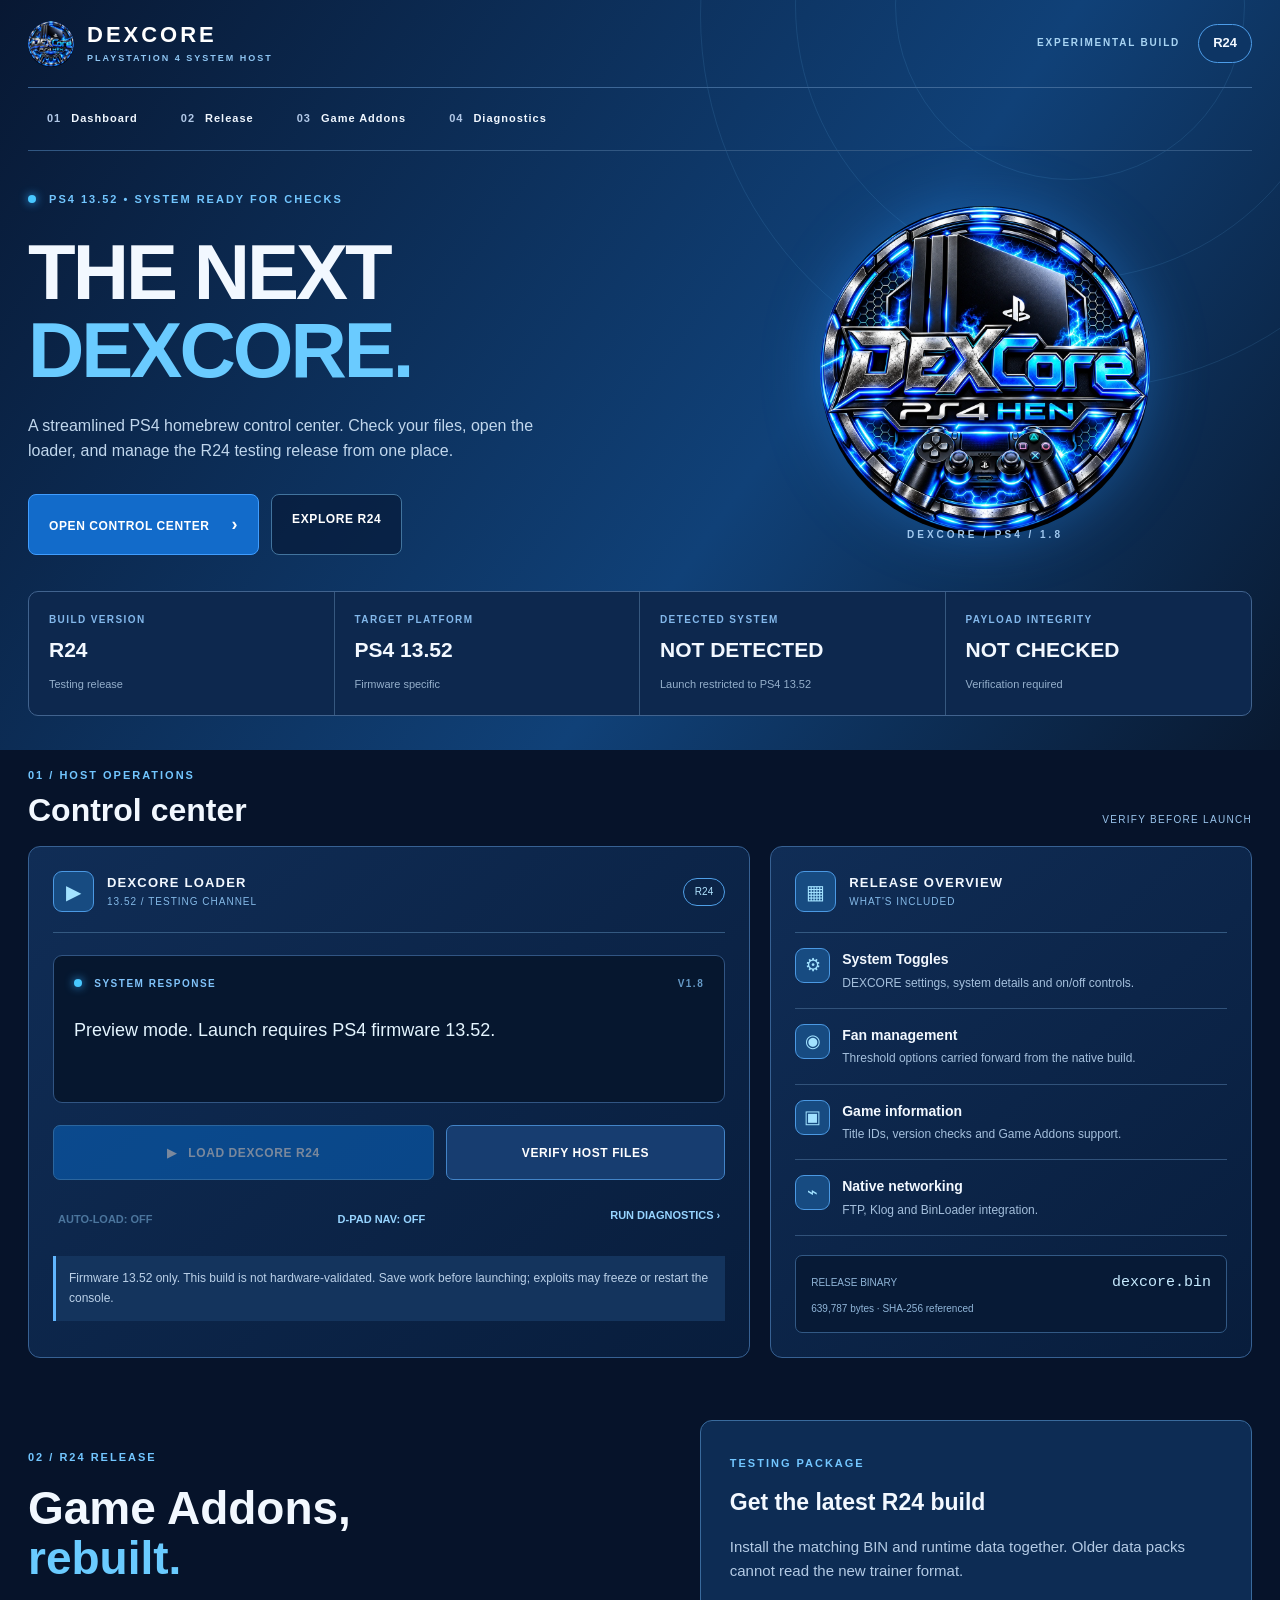
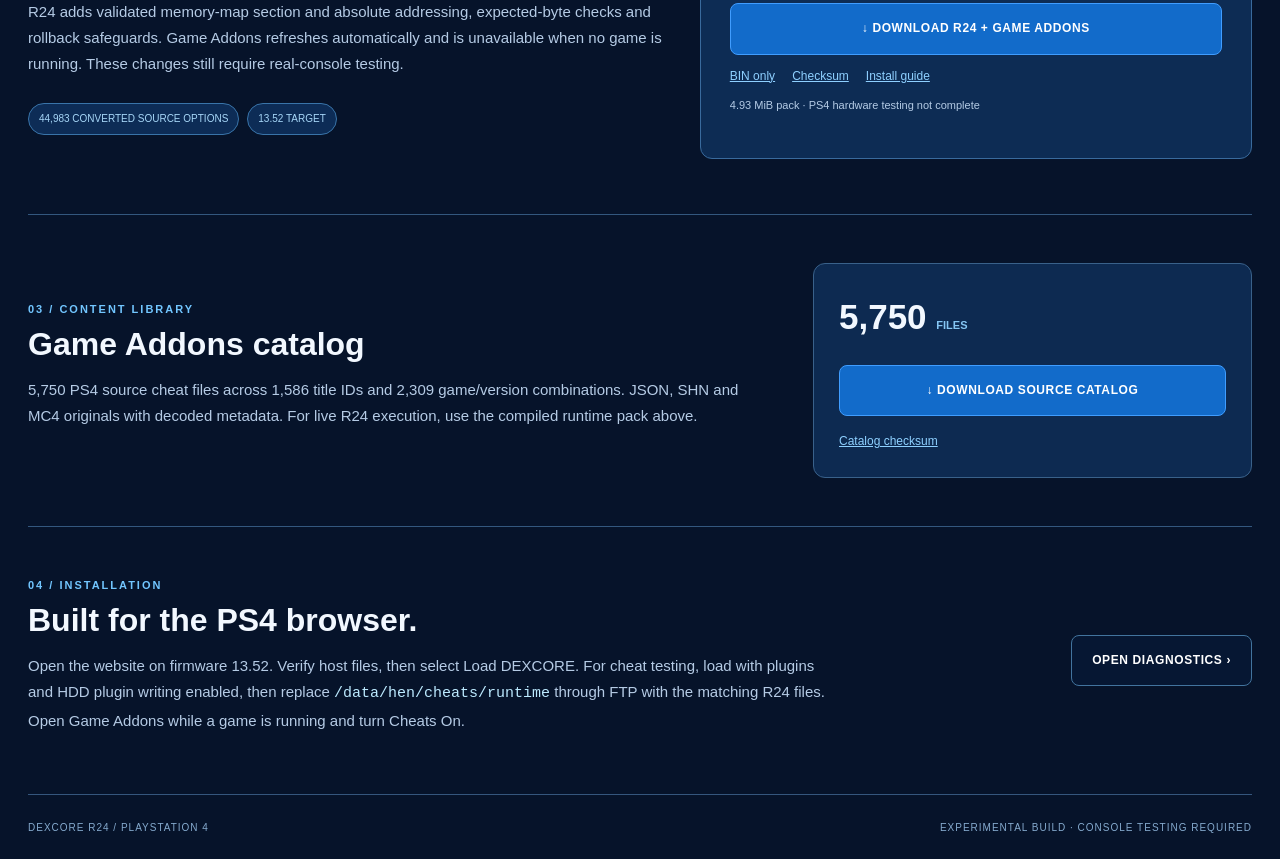
==== commit eed4c8c4: "Show R24 only as DEXCORE website build version" ====
--- a/index.html
+++ b/index.html
@@ -2,8 +2,8 @@
 <html lang="en"><head>
 <meta charset="utf-8"><meta name="viewport" content="width=device-width,initial-scale=1">
 <meta name="theme-color" content="#061533">
-<meta name="description" content="DEXCORE 1.8 R24 PS4 13.52 testing host, verified loader and Game Addons.">
-<title>DEXCORE 1.8 R24 · PS4 Host</title>
+<meta name="description" content="DEXCORE R24 PS4 13.52 testing host, verified loader and Game Addons.">
+<title>DEXCORE R24 · PS4 Host</title>
 <link rel="icon" type="image/png" href="assets/hen_settings_icon.png?v=a32270886169">
 <link rel="stylesheet" href="style.css?v=dashboard-r24-3">
 </head><body>
@@ -11,7 +11,7 @@
 <div class="app">
 <header class="topbar">
 <a class="brand" href="./" aria-label="DEXCORE home"><img src="assets/hen_settings_icon.png?v=a32270886169" alt="" width="46" height="46"><span>DEXCORE<small>PLAYSTATION 4 SYSTEM HOST</small></span></a>
-<div class="top-right"><span class="build-tag">EXPERIMENTAL BUILD</span><strong>1.8 <em>R24</em></strong></div>
+<div class="top-right"><span class="build-tag">EXPERIMENTAL BUILD</span><strong>R24</strong></div>
 </header>
 <nav class="quick-nav" aria-label="Main navigation">
 <a href="#control">01 <span>Dashboard</span></a><a href="#v18-testing">02 <span>Release</span></a><a href="#cheat-collection">03 <span>Game Addons</span></a><a href="loader/diagnostics.html">04 <span>Diagnostics</span></a>
@@ -26,7 +26,7 @@
 <div class="hero-visual"><div class="hero-halo"></div><img src="assets/dexcore-logo.webp?v=02fefff21e3a" alt="DEXCORE electric blue emblem"><span class="visual-tag">DEXCORE / PS4 / 1.8</span></div>
 </section>
 <section class="system-grid" aria-label="System overview">
-<div class="mini-stat"><span class="mini-label">BUILD VERSION</span><strong>1.8 R24</strong><small>Testing release</small></div>
+<div class="mini-stat"><span class="mini-label">BUILD VERSION</span><strong>R24</strong><small>Testing release</small></div>
 <div class="mini-stat"><span class="mini-label">TARGET PLATFORM</span><strong>PS4 13.52</strong><small>Firmware specific</small></div>
 <div class="mini-stat"><span class="mini-label">DETECTED SYSTEM</span><strong id="detectedFirmware">CHECKING</strong><small id="deviceCaption">Reading device</small></div>
 <div class="mini-stat"><span class="mini-label">PAYLOAD INTEGRITY</span><strong id="integrityState">NOT CHECKED</strong><small id="integrityCaption">Verification required</small></div>
@@ -53,7 +53,7 @@
 <div class="download-panel"><span class="overline">TESTING PACKAGE</span><h3>Get the latest R24 build</h3><p>Install the matching BIN and runtime data together. Older data packs cannot read the new trainer format.</p><a class="download-main" href="downloads/DEXCORE-1.8-R24-Game-Addons.zip?v=bd83164904d0" download>↓ DOWNLOAD R24 + GAME ADDONS</a><div class="download-links"><a href="loader/dexcore.bin?v=1.8-r24-783801de1882" download="DEXCORE-1.8-R24-PS4-13.52.bin">BIN only</a><a href="downloads/DEXCORE-1.8-R24-Game-Addons.sha256">Checksum</a><a href="downloads/DEXCORE-1.8-R24-TESTING.txt">Install guide</a></div><p class="fineprint">4.93 MiB pack · PS4 hardware testing not complete</p></div></section>
 <section id="cheat-collection" class="library-section"><div><span class="overline">03 / CONTENT LIBRARY</span><h2>Game Addons catalog</h2><p>5,750 PS4 source cheat files across 1,586 title IDs and 2,309 game/version combinations. JSON, SHN and MC4 originals with decoded metadata. For live R24 execution, use the compiled runtime pack above.</p></div><div class="library-action"><span class="library-count">5,750 <small>FILES</small></span><a id="cheats-download" class="download-main" href="#cheat-collection" role="button">↓ DOWNLOAD SOURCE CATALOG</a><p id="cheats-download-status" role="status" aria-live="polite"></p><a class="subtle-link" href="downloads/DEXCORE-PS4-Cheat-Catalog.sha256">Catalog checksum</a></div></section>
 <section class="last-note"><div><span class="overline">04 / INSTALLATION</span><h2>Built for the PS4 browser.</h2><p>Open the website on firmware 13.52. Verify host files, then select Load DEXCORE. For cheat testing, load with plugins and HDD plugin writing enabled, then replace <code>/data/hen/cheats/runtime</code> through FTP with the matching R24 files. Open Game Addons while a game is running and turn Cheats On.</p></div><a href="loader/diagnostics.html" class="secondary-link">OPEN DIAGNOSTICS ›</a></section>
-</main><footer><span>DEXCORE 1.8 R24 / PLAYSTATION 4</span><span>EXPERIMENTAL BUILD · CONSOLE TESTING REQUIRED</span></footer></div>
+</main><footer><span>DEXCORE R24 / PLAYSTATION 4</span><span>EXPERIMENTAL BUILD · CONSOLE TESTING REQUIRED</span></footer></div>
 <script src="device.js?v=1.8-r24-783801de1882"></script>
 <script src="sha256.js?v=1.8-r24-783801de1882"></script>
 <script src="payloads.js?v=1.8-r24-783801de1882"></script>
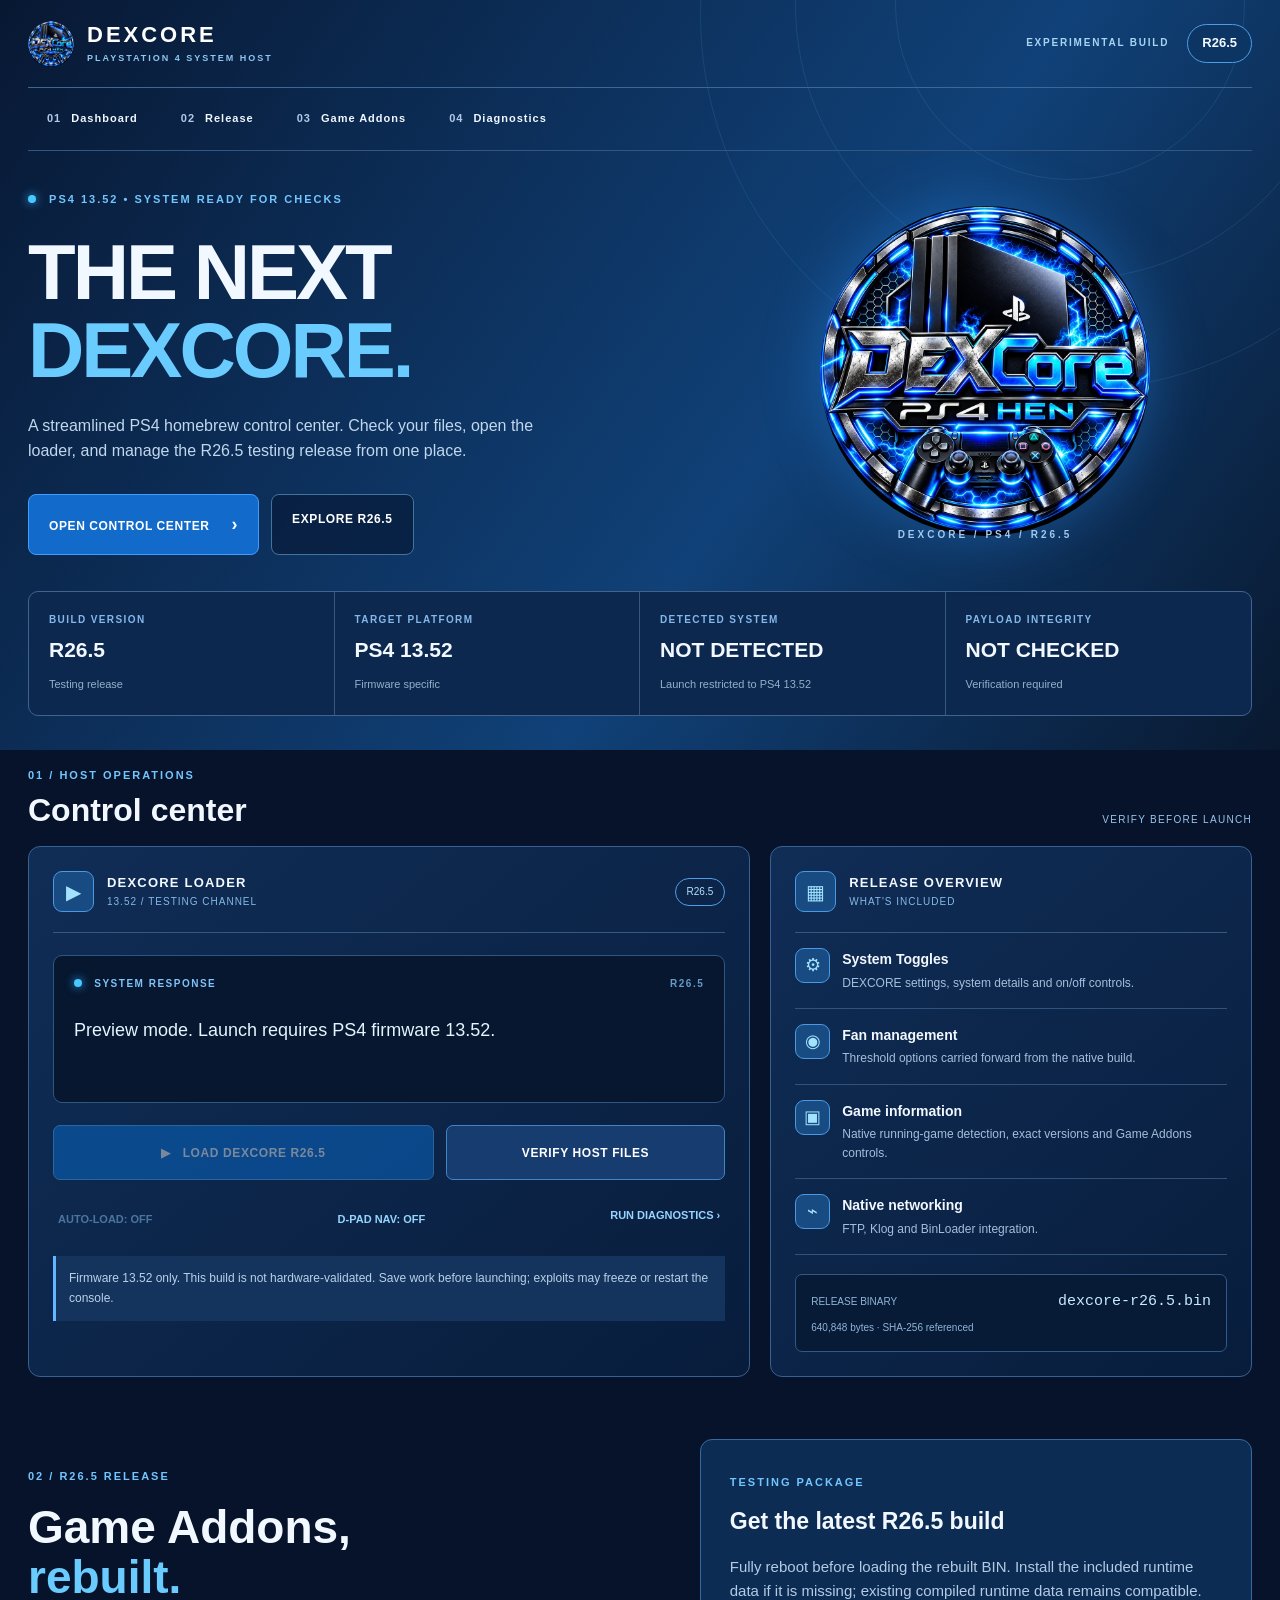
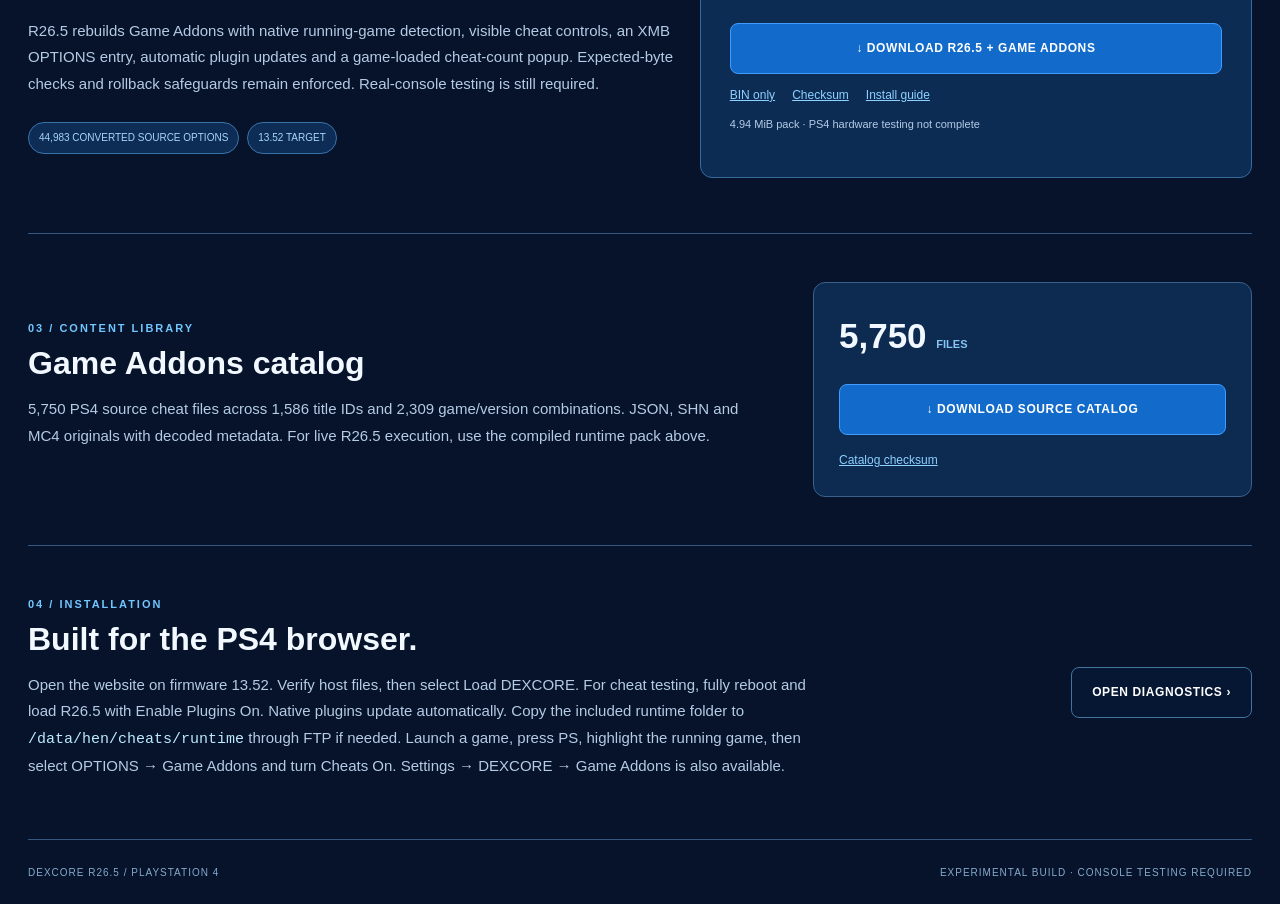
==== commit 6c952c33: "Publish rebuilt DEXCORE R26.5 cheat system for PS4 testing Select the rebuilt native game-detection " ====
--- a/index.html
+++ b/index.html
@@ -2,16 +2,16 @@
 <html lang="en"><head>
 <meta charset="utf-8"><meta name="viewport" content="width=device-width,initial-scale=1">
 <meta name="theme-color" content="#061533">
-<meta name="description" content="DEXCORE R24 PS4 13.52 testing host, verified loader and Game Addons.">
-<title>DEXCORE R24 · PS4 Host</title>
+<meta name="description" content="DEXCORE R26.5 PS4 13.52 testing host, verified loader and Game Addons.">
+<title>DEXCORE R26.5 · PS4 Host</title>
 <link rel="icon" type="image/png" href="assets/hen_settings_icon.png?v=a32270886169">
-<link rel="stylesheet" href="style.css?v=dashboard-r24-3">
+<link rel="stylesheet" href="style.css?v=r26.5-cheats-ddead4846867">
 </head><body>
 <div class="background-art" aria-hidden="true"><i></i><i></i><i></i></div>
 <div class="app">
 <header class="topbar">
 <a class="brand" href="./" aria-label="DEXCORE home"><img src="assets/hen_settings_icon.png?v=a32270886169" alt="" width="46" height="46"><span>DEXCORE<small>PLAYSTATION 4 SYSTEM HOST</small></span></a>
-<div class="top-right"><span class="build-tag">EXPERIMENTAL BUILD</span><strong>R24</strong></div>
+<div class="top-right"><span class="build-tag">EXPERIMENTAL BUILD</span><strong>R26.5</strong></div>
 </header>
 <nav class="quick-nav" aria-label="Main navigation">
 <a href="#control">01 <span>Dashboard</span></a><a href="#v18-testing">02 <span>Release</span></a><a href="#cheat-collection">03 <span>Game Addons</span></a><a href="loader/diagnostics.html">04 <span>Diagnostics</span></a>
@@ -20,13 +20,13 @@
 <section class="hero" aria-labelledby="hero-title">
 <div class="hero-copy"><span class="eyebrow"><span class="light"></span> PS4 13.52 • SYSTEM READY FOR CHECKS</span>
 <h1 id="hero-title">THE NEXT<br><span>DEXCORE.</span></h1>
-<p>A streamlined PS4 homebrew control center. Check your files, open the loader, and manage the R24 testing release from one place.</p>
-<div class="hero-actions"><a class="primary-link" href="#control">OPEN CONTROL CENTER <span aria-hidden="true">›</span></a><a class="secondary-link" href="#v18-testing">EXPLORE R24</a></div>
+<p>A streamlined PS4 homebrew control center. Check your files, open the loader, and manage the R26.5 testing release from one place.</p>
+<div class="hero-actions"><a class="primary-link" href="#control">OPEN CONTROL CENTER <span aria-hidden="true">›</span></a><a class="secondary-link" href="#v18-testing">EXPLORE R26.5</a></div>
 </div>
-<div class="hero-visual"><div class="hero-halo"></div><img src="assets/dexcore-logo.webp?v=02fefff21e3a" alt="DEXCORE electric blue emblem"><span class="visual-tag">DEXCORE / PS4 / 1.8</span></div>
+<div class="hero-visual"><div class="hero-halo"></div><img src="assets/dexcore-logo.webp?v=02fefff21e3a" alt="DEXCORE electric blue emblem"><span class="visual-tag">DEXCORE / PS4 / R26.5</span></div>
 </section>
 <section class="system-grid" aria-label="System overview">
-<div class="mini-stat"><span class="mini-label">BUILD VERSION</span><strong>R24</strong><small>Testing release</small></div>
+<div class="mini-stat"><span class="mini-label">BUILD VERSION</span><strong>R26.5</strong><small>Testing release</small></div>
 <div class="mini-stat"><span class="mini-label">TARGET PLATFORM</span><strong>PS4 13.52</strong><small>Firmware specific</small></div>
 <div class="mini-stat"><span class="mini-label">DETECTED SYSTEM</span><strong id="detectedFirmware">CHECKING</strong><small id="deviceCaption">Reading device</small></div>
 <div class="mini-stat"><span class="mini-label">PAYLOAD INTEGRITY</span><strong id="integrityState">NOT CHECKED</strong><small id="integrityCaption">Verification required</small></div>
@@ -35,9 +35,9 @@
 <div class="section-heading"><div><span class="overline">01 / HOST OPERATIONS</span><h2>Control center</h2></div><span class="small-note">VERIFY BEFORE LAUNCH</span></div>
 <div class="console-grid">
 <div class="panel control-panel">
-<div class="panel-title"><span class="panel-icon" aria-hidden="true">▶</span><div><strong>DEXCORE LOADER</strong><small>13.52 / TESTING CHANNEL</small></div><span class="pill">R24</span></div>
-<div class="status-board" role="status" aria-live="polite"><div class="status-head"><span class="light"></span> SYSTEM RESPONSE <span class="status-version">V1.8</span></div><p id="status">Checking device compatibility…</p></div>
-<div class="host-actions"><button id="loadExploit" class="button button-primary" type="button" disabled>▶ &nbsp; LOAD DEXCORE R24</button><button id="verifyFiles" class="button button-secondary" type="button">VERIFY HOST FILES</button></div>
+<div class="panel-title"><span class="panel-icon" aria-hidden="true">▶</span><div><strong>DEXCORE LOADER</strong><small>13.52 / TESTING CHANNEL</small></div><span class="pill">R26.5</span></div>
+<div class="status-board" role="status" aria-live="polite"><div class="status-head"><span class="light"></span> SYSTEM RESPONSE <span class="status-version">R26.5</span></div><p id="status">Checking device compatibility…</p></div>
+<div class="host-actions"><button id="loadExploit" class="button button-primary" type="button" disabled>▶ &nbsp; LOAD DEXCORE R26.5</button><button id="verifyFiles" class="button button-secondary" type="button">VERIFY HOST FILES</button></div>
 <div class="sub-actions"><button id="toggleAuto" class="text-button" type="button" disabled>AUTO-LOAD: OFF</button><button id="navigationMode" class="text-button" type="button" aria-pressed="false">D-PAD NAV: OFF</button><a class="text-link" href="loader/diagnostics.html">RUN DIAGNOSTICS ›</a></div>
 <p class="caution">Firmware 13.52 only. This build is not hardware-validated. Save work before launching; exploits may freeze or restart the console.</p>
 </div>
@@ -45,18 +45,18 @@
 <div class="panel-title"><span class="panel-icon" aria-hidden="true">▦</span><div><strong>RELEASE OVERVIEW</strong><small>WHAT'S INCLUDED</small></div></div>
 <div class="feature"><span class="feature-icon">⚙</span><div><h3>System Toggles</h3><p>DEXCORE settings, system details and on/off controls.</p></div></div>
 <div class="feature"><span class="feature-icon">◉</span><div><h3>Fan management</h3><p>Threshold options carried forward from the native build.</p></div></div>
-<div class="feature"><span class="feature-icon">▣</span><div><h3>Game information</h3><p>Title IDs, version checks and Game Addons support.</p></div></div>
+<div class="feature"><span class="feature-icon">▣</span><div><h3>Game information</h3><p>Native running-game detection, exact versions and Game Addons controls.</p></div></div>
 <div class="feature"><span class="feature-icon">⌁</span><div><h3>Native networking</h3><p>FTP, Klog and BinLoader integration.</p></div></div>
-<div class="release-foot"><span>RELEASE BINARY</span><code>dexcore.bin</code><small>639,787 bytes · SHA-256 referenced</small></div>
+<div class="release-foot"><span>RELEASE BINARY</span><code>dexcore-r26.5.bin</code><small>640,848 bytes · SHA-256 referenced</small></div>
 </aside></div></section>
-<section class="info-grid" id="v18-testing"><div class="info-intro"><span class="overline">02 / R24 RELEASE</span><h2>Game Addons,<br><span>rebuilt.</span></h2><p>R24 adds validated memory-map section and absolute addressing, expected-byte checks and rollback safeguards. Game Addons refreshes automatically and is unavailable when no game is running. These changes still require real-console testing.</p><span class="info-chip">44,983 CONVERTED SOURCE OPTIONS</span><span class="info-chip">13.52 TARGET</span></div>
-<div class="download-panel"><span class="overline">TESTING PACKAGE</span><h3>Get the latest R24 build</h3><p>Install the matching BIN and runtime data together. Older data packs cannot read the new trainer format.</p><a class="download-main" href="downloads/DEXCORE-1.8-R24-Game-Addons.zip?v=bd83164904d0" download>↓ DOWNLOAD R24 + GAME ADDONS</a><div class="download-links"><a href="loader/dexcore.bin?v=1.8-r24-783801de1882" download="DEXCORE-1.8-R24-PS4-13.52.bin">BIN only</a><a href="downloads/DEXCORE-1.8-R24-Game-Addons.sha256">Checksum</a><a href="downloads/DEXCORE-1.8-R24-TESTING.txt">Install guide</a></div><p class="fineprint">4.93 MiB pack · PS4 hardware testing not complete</p></div></section>
-<section id="cheat-collection" class="library-section"><div><span class="overline">03 / CONTENT LIBRARY</span><h2>Game Addons catalog</h2><p>5,750 PS4 source cheat files across 1,586 title IDs and 2,309 game/version combinations. JSON, SHN and MC4 originals with decoded metadata. For live R24 execution, use the compiled runtime pack above.</p></div><div class="library-action"><span class="library-count">5,750 <small>FILES</small></span><a id="cheats-download" class="download-main" href="#cheat-collection" role="button">↓ DOWNLOAD SOURCE CATALOG</a><p id="cheats-download-status" role="status" aria-live="polite"></p><a class="subtle-link" href="downloads/DEXCORE-PS4-Cheat-Catalog.sha256">Catalog checksum</a></div></section>
-<section class="last-note"><div><span class="overline">04 / INSTALLATION</span><h2>Built for the PS4 browser.</h2><p>Open the website on firmware 13.52. Verify host files, then select Load DEXCORE. For cheat testing, load with plugins and HDD plugin writing enabled, then replace <code>/data/hen/cheats/runtime</code> through FTP with the matching R24 files. Open Game Addons while a game is running and turn Cheats On.</p></div><a href="loader/diagnostics.html" class="secondary-link">OPEN DIAGNOSTICS ›</a></section>
-</main><footer><span>DEXCORE R24 / PLAYSTATION 4</span><span>EXPERIMENTAL BUILD · CONSOLE TESTING REQUIRED</span></footer></div>
-<script src="device.js?v=1.8-r24-783801de1882"></script>
-<script src="sha256.js?v=1.8-r24-783801de1882"></script>
-<script src="payloads.js?v=1.8-r24-783801de1882"></script>
-<script src="app.js?v=dashboard-r24-3"></script>
+<section class="info-grid" id="v18-testing"><div class="info-intro"><span class="overline">02 / R26.5 RELEASE</span><h2>Game Addons,<br><span>rebuilt.</span></h2><p>R26.5 rebuilds Game Addons with native running-game detection, visible cheat controls, an XMB OPTIONS entry, automatic plugin updates and a game-loaded cheat-count popup. Expected-byte checks and rollback safeguards remain enforced. Real-console testing is still required.</p><span class="info-chip">44,983 CONVERTED SOURCE OPTIONS</span><span class="info-chip">13.52 TARGET</span></div>
+<div class="download-panel"><span class="overline">TESTING PACKAGE</span><h3>Get the latest R26.5 build</h3><p>Fully reboot before loading the rebuilt BIN. Install the included runtime data if it is missing; existing compiled runtime data remains compatible.</p><a class="download-main" href="downloads/DEXCORE-R26.5-Game-Addons.zip?v=ee7ff77fa613" download>↓ DOWNLOAD R26.5 + GAME ADDONS</a><div class="download-links"><a href="loader/dexcore-r26.5.bin?v=r26.5-cheats-ddead4846867" download="DEXCORE-R26.5-PS4-13.52.bin">BIN only</a><a href="downloads/DEXCORE-R26.5-Game-Addons.sha256">Checksum</a><a href="downloads/DEXCORE-R26.5-TESTING.txt">Install guide</a></div><p class="fineprint">4.94 MiB pack · PS4 hardware testing not complete</p></div></section>
+<section id="cheat-collection" class="library-section"><div><span class="overline">03 / CONTENT LIBRARY</span><h2>Game Addons catalog</h2><p>5,750 PS4 source cheat files across 1,586 title IDs and 2,309 game/version combinations. JSON, SHN and MC4 originals with decoded metadata. For live R26.5 execution, use the compiled runtime pack above.</p></div><div class="library-action"><span class="library-count">5,750 <small>FILES</small></span><a id="cheats-download" class="download-main" href="#cheat-collection" role="button">↓ DOWNLOAD SOURCE CATALOG</a><p id="cheats-download-status" role="status" aria-live="polite"></p><a class="subtle-link" href="downloads/DEXCORE-PS4-Cheat-Catalog.sha256">Catalog checksum</a></div></section>
+<section class="last-note"><div><span class="overline">04 / INSTALLATION</span><h2>Built for the PS4 browser.</h2><p>Open the website on firmware 13.52. Verify host files, then select Load DEXCORE. For cheat testing, fully reboot and load R26.5 with Enable Plugins On. Native plugins update automatically. Copy the included runtime folder to <code>/data/hen/cheats/runtime</code> through FTP if needed. Launch a game, press PS, highlight the running game, then select OPTIONS → Game Addons and turn Cheats On. Settings → DEXCORE → Game Addons is also available.</p></div><a href="loader/diagnostics.html" class="secondary-link">OPEN DIAGNOSTICS ›</a></section>
+</main><footer><span>DEXCORE R26.5 / PLAYSTATION 4</span><span>EXPERIMENTAL BUILD · CONSOLE TESTING REQUIRED</span></footer></div>
+<script src="device.js?v=r26.5-cheats-ddead4846867"></script>
+<script src="sha256.js?v=r26.5-cheats-ddead4846867"></script>
+<script src="payloads.js?v=r26.5-cheats-ddead4846867"></script>
+<script src="app.js?v=r26.5-cheats-ddead4846867"></script>
 <script src="cheats-download.js?v=11afc945a6fe"></script>
-</body></html>+</body></html>
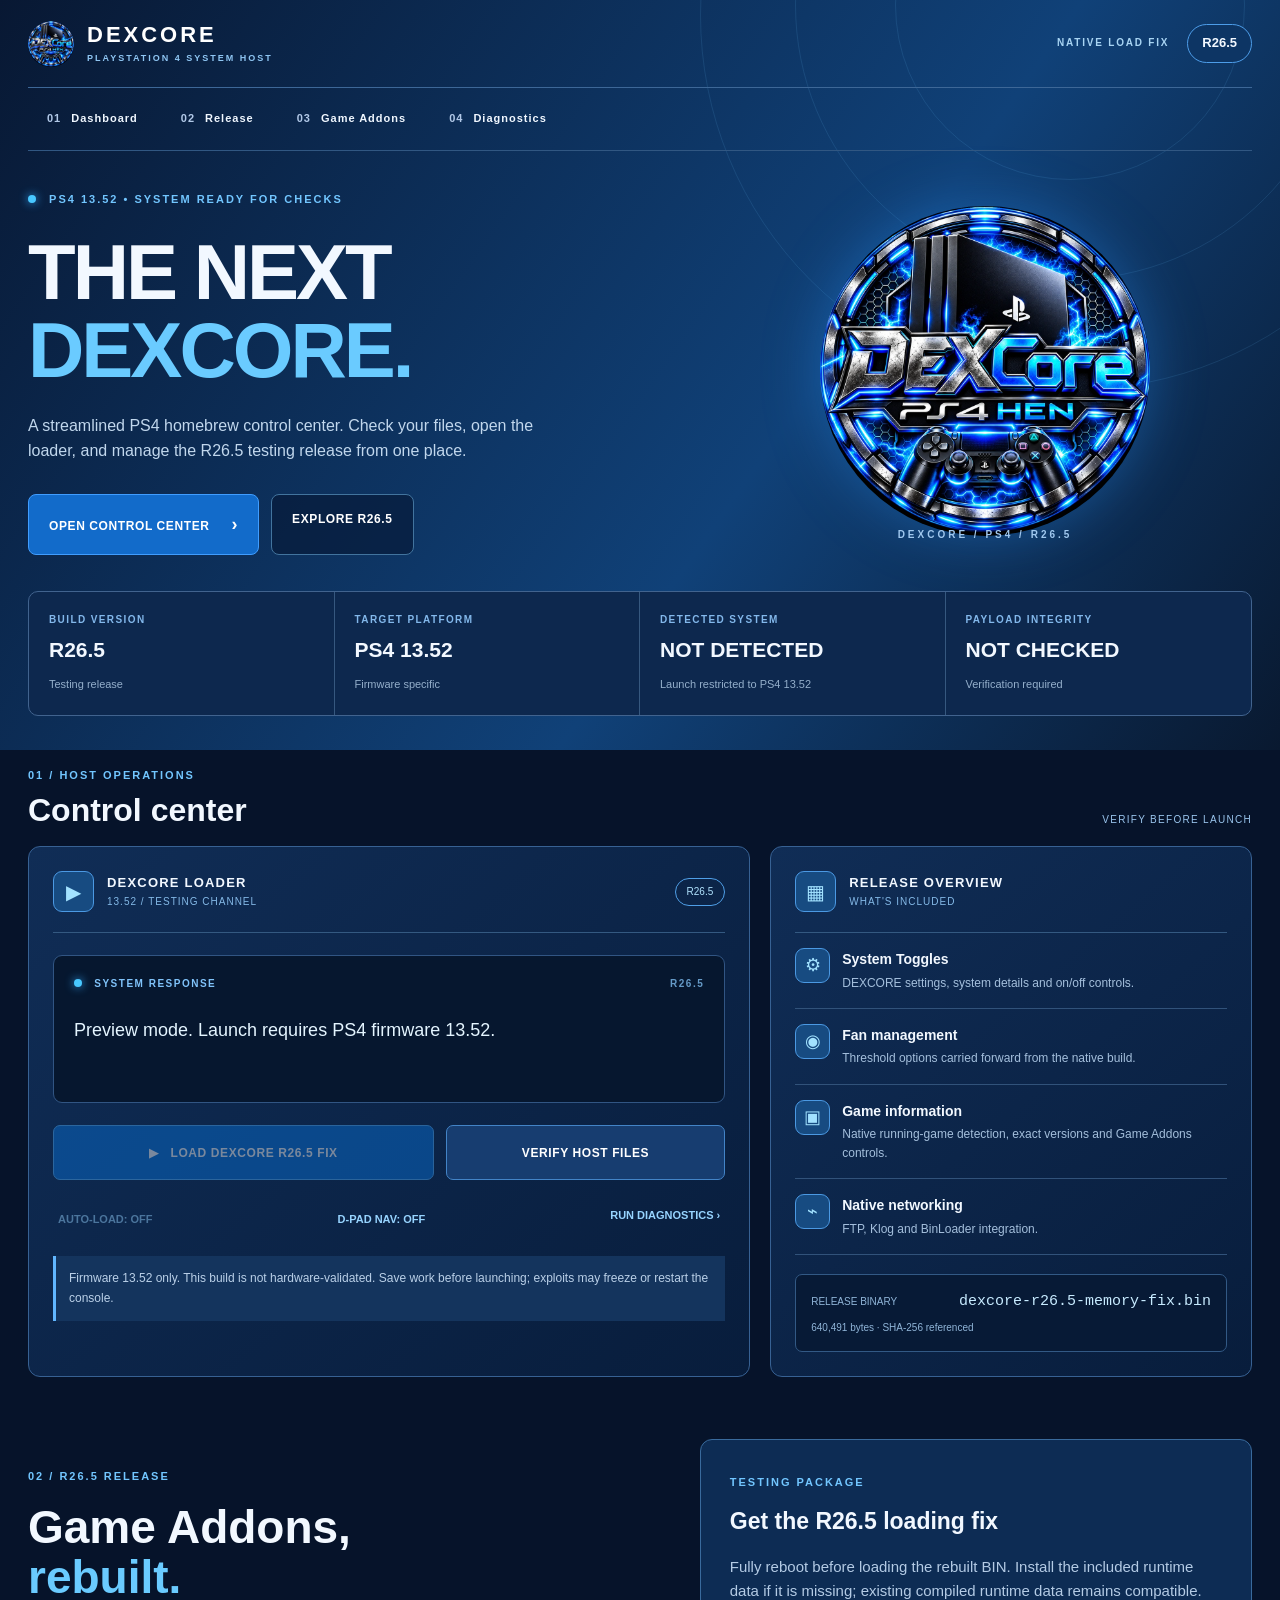
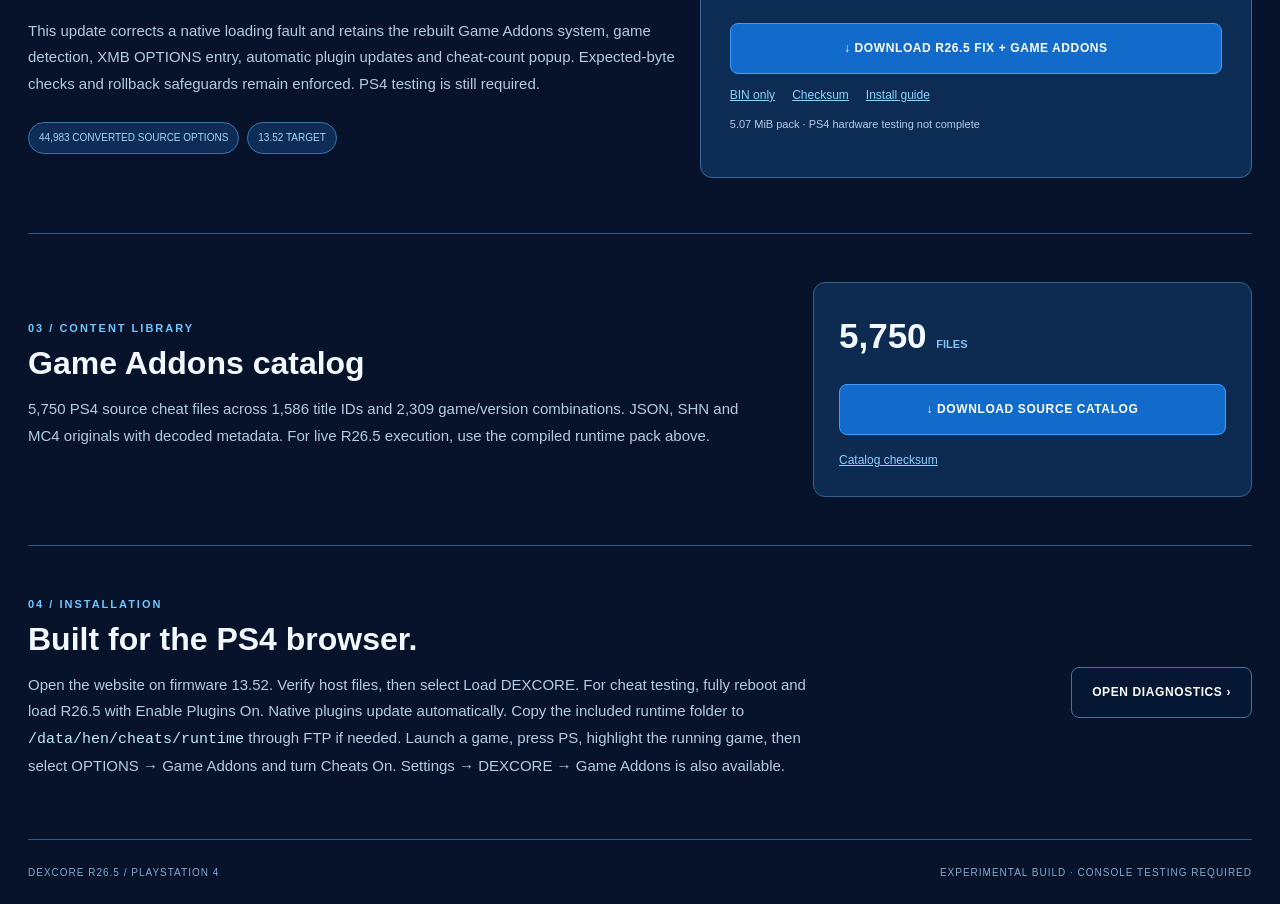
==== commit c8665ef5: "Fix unrelocated native updater pointers in DEXCORE R26.5 BIN Replace the native updater's initialize" ====
--- a/index.html
+++ b/index.html
@@ -3,15 +3,15 @@
 <meta charset="utf-8"><meta name="viewport" content="width=device-width,initial-scale=1">
 <meta name="theme-color" content="#061533">
 <meta name="description" content="DEXCORE R26.5 PS4 13.52 testing host, verified loader and Game Addons.">
-<title>DEXCORE R26.5 · PS4 Host</title>
+<title>DEXCORE R26.5 Loading Fix · PS4 Host</title>
 <link rel="icon" type="image/png" href="assets/hen_settings_icon.png?v=a32270886169">
-<link rel="stylesheet" href="style.css?v=r26.5-cheats-ddead4846867">
+<link rel="stylesheet" href="style.css?v=r26.5-nativefix-7fd6775c4c40">
 </head><body>
 <div class="background-art" aria-hidden="true"><i></i><i></i><i></i></div>
 <div class="app">
 <header class="topbar">
 <a class="brand" href="./" aria-label="DEXCORE home"><img src="assets/hen_settings_icon.png?v=a32270886169" alt="" width="46" height="46"><span>DEXCORE<small>PLAYSTATION 4 SYSTEM HOST</small></span></a>
-<div class="top-right"><span class="build-tag">EXPERIMENTAL BUILD</span><strong>R26.5</strong></div>
+<div class="top-right"><span class="build-tag">NATIVE LOAD FIX</span><strong>R26.5</strong></div>
 </header>
 <nav class="quick-nav" aria-label="Main navigation">
 <a href="#control">01 <span>Dashboard</span></a><a href="#v18-testing">02 <span>Release</span></a><a href="#cheat-collection">03 <span>Game Addons</span></a><a href="loader/diagnostics.html">04 <span>Diagnostics</span></a>
@@ -37,7 +37,7 @@
 <div class="panel control-panel">
 <div class="panel-title"><span class="panel-icon" aria-hidden="true">▶</span><div><strong>DEXCORE LOADER</strong><small>13.52 / TESTING CHANNEL</small></div><span class="pill">R26.5</span></div>
 <div class="status-board" role="status" aria-live="polite"><div class="status-head"><span class="light"></span> SYSTEM RESPONSE <span class="status-version">R26.5</span></div><p id="status">Checking device compatibility…</p></div>
-<div class="host-actions"><button id="loadExploit" class="button button-primary" type="button" disabled>▶ &nbsp; LOAD DEXCORE R26.5</button><button id="verifyFiles" class="button button-secondary" type="button">VERIFY HOST FILES</button></div>
+<div class="host-actions"><button id="loadExploit" class="button button-primary" type="button" disabled>▶ &nbsp; LOAD DEXCORE R26.5 FIX</button><button id="verifyFiles" class="button button-secondary" type="button">VERIFY HOST FILES</button></div>
 <div class="sub-actions"><button id="toggleAuto" class="text-button" type="button" disabled>AUTO-LOAD: OFF</button><button id="navigationMode" class="text-button" type="button" aria-pressed="false">D-PAD NAV: OFF</button><a class="text-link" href="loader/diagnostics.html">RUN DIAGNOSTICS ›</a></div>
 <p class="caution">Firmware 13.52 only. This build is not hardware-validated. Save work before launching; exploits may freeze or restart the console.</p>
 </div>
@@ -47,16 +47,19 @@
 <div class="feature"><span class="feature-icon">◉</span><div><h3>Fan management</h3><p>Threshold options carried forward from the native build.</p></div></div>
 <div class="feature"><span class="feature-icon">▣</span><div><h3>Game information</h3><p>Native running-game detection, exact versions and Game Addons controls.</p></div></div>
 <div class="feature"><span class="feature-icon">⌁</span><div><h3>Native networking</h3><p>FTP, Klog and BinLoader integration.</p></div></div>
-<div class="release-foot"><span>RELEASE BINARY</span><code>dexcore-r26.5.bin</code><small>640,848 bytes · SHA-256 referenced</small></div>
+<div class="release-foot"><span>RELEASE BINARY</span><code>dexcore-r26.5-memory-fix.bin</code><small>640,491 bytes · SHA-256 referenced</small></div>
 </aside></div></section>
-<section class="info-grid" id="v18-testing"><div class="info-intro"><span class="overline">02 / R26.5 RELEASE</span><h2>Game Addons,<br><span>rebuilt.</span></h2><p>R26.5 rebuilds Game Addons with native running-game detection, visible cheat controls, an XMB OPTIONS entry, automatic plugin updates and a game-loaded cheat-count popup. Expected-byte checks and rollback safeguards remain enforced. Real-console testing is still required.</p><span class="info-chip">44,983 CONVERTED SOURCE OPTIONS</span><span class="info-chip">13.52 TARGET</span></div>
-<div class="download-panel"><span class="overline">TESTING PACKAGE</span><h3>Get the latest R26.5 build</h3><p>Fully reboot before loading the rebuilt BIN. Install the included runtime data if it is missing; existing compiled runtime data remains compatible.</p><a class="download-main" href="downloads/DEXCORE-R26.5-Game-Addons.zip?v=ee7ff77fa613" download>↓ DOWNLOAD R26.5 + GAME ADDONS</a><div class="download-links"><a href="loader/dexcore-r26.5.bin?v=r26.5-cheats-ddead4846867" download="DEXCORE-R26.5-PS4-13.52.bin">BIN only</a><a href="downloads/DEXCORE-R26.5-Game-Addons.sha256">Checksum</a><a href="downloads/DEXCORE-R26.5-TESTING.txt">Install guide</a></div><p class="fineprint">4.94 MiB pack · PS4 hardware testing not complete</p></div></section>
+<section class="info-grid" id="v18-testing"><div class="info-intro"><span class="overline">02 / R26.5 RELEASE</span><h2>Game Addons,<br><span>rebuilt.</span></h2><p>This update corrects a native loading fault and retains the rebuilt Game Addons system, game detection, XMB OPTIONS entry, automatic plugin updates and cheat-count popup. Expected-byte checks and rollback safeguards remain enforced. PS4 testing is still required.</p><span class="info-chip">44,983 CONVERTED SOURCE OPTIONS</span><span class="info-chip">13.52 TARGET</span></div>
+<div class="download-panel"><span class="overline">TESTING PACKAGE</span><h3>Get the R26.5 loading fix</h3><p>Fully reboot before loading the rebuilt BIN. Install the included runtime data if it is missing; existing compiled runtime data remains compatible.</p><a class="download-main" href="downloads/DEXCORE-R26.5-Memory-Fix-Game-Addons.zip?v=78c7f29d1e64" download>↓ DOWNLOAD R26.5 FIX + GAME ADDONS</a><div class="download-links"><a href="loader/dexcore-r26.5-memory-fix.bin?v=r26.5-nativefix-7fd6775c4c40" download="DEXCORE-R26.5-Memory-Fix-PS4-13.52.bin">BIN only</a><a href="downloads/DEXCORE-R26.5-Memory-Fix-Game-Addons.sha256">Checksum</a><a href="downloads/DEXCORE-R26.5-Memory-Fix-TESTING.txt">Install guide</a></div><p class="fineprint">5.07 MiB pack · PS4 hardware testing not complete</p></div></section>
 <section id="cheat-collection" class="library-section"><div><span class="overline">03 / CONTENT LIBRARY</span><h2>Game Addons catalog</h2><p>5,750 PS4 source cheat files across 1,586 title IDs and 2,309 game/version combinations. JSON, SHN and MC4 originals with decoded metadata. For live R26.5 execution, use the compiled runtime pack above.</p></div><div class="library-action"><span class="library-count">5,750 <small>FILES</small></span><a id="cheats-download" class="download-main" href="#cheat-collection" role="button">↓ DOWNLOAD SOURCE CATALOG</a><p id="cheats-download-status" role="status" aria-live="polite"></p><a class="subtle-link" href="downloads/DEXCORE-PS4-Cheat-Catalog.sha256">Catalog checksum</a></div></section>
 <section class="last-note"><div><span class="overline">04 / INSTALLATION</span><h2>Built for the PS4 browser.</h2><p>Open the website on firmware 13.52. Verify host files, then select Load DEXCORE. For cheat testing, fully reboot and load R26.5 with Enable Plugins On. Native plugins update automatically. Copy the included runtime folder to <code>/data/hen/cheats/runtime</code> through FTP if needed. Launch a game, press PS, highlight the running game, then select OPTIONS → Game Addons and turn Cheats On. Settings → DEXCORE → Game Addons is also available.</p></div><a href="loader/diagnostics.html" class="secondary-link">OPEN DIAGNOSTICS ›</a></section>
 </main><footer><span>DEXCORE R26.5 / PLAYSTATION 4</span><span>EXPERIMENTAL BUILD · CONSOLE TESTING REQUIRED</span></footer></div>
-<script src="device.js?v=r26.5-cheats-ddead4846867"></script>
-<script src="sha256.js?v=r26.5-cheats-ddead4846867"></script>
-<script src="payloads.js?v=r26.5-cheats-ddead4846867"></script>
-<script src="app.js?v=r26.5-cheats-ddead4846867"></script>
+<script src="device.js?v=r26.5-nativefix-7fd6775c4c40"></script>
+<script src="sha256.js?v=r26.5-nativefix-7fd6775c4c40"></script>
+<script src="payloads.js?v=r26.5-nativefix-7fd6775c4c40"></script>
+<script src="host-verify.js?v=r26.5-nativefix-7fd6775c4c40"></script>
+<script src="app.js?v=r26.5-nativefix-7fd6775c4c40"></script>
 <script src="cheats-download.js?v=11afc945a6fe"></script>
 </body></html>
+
+
